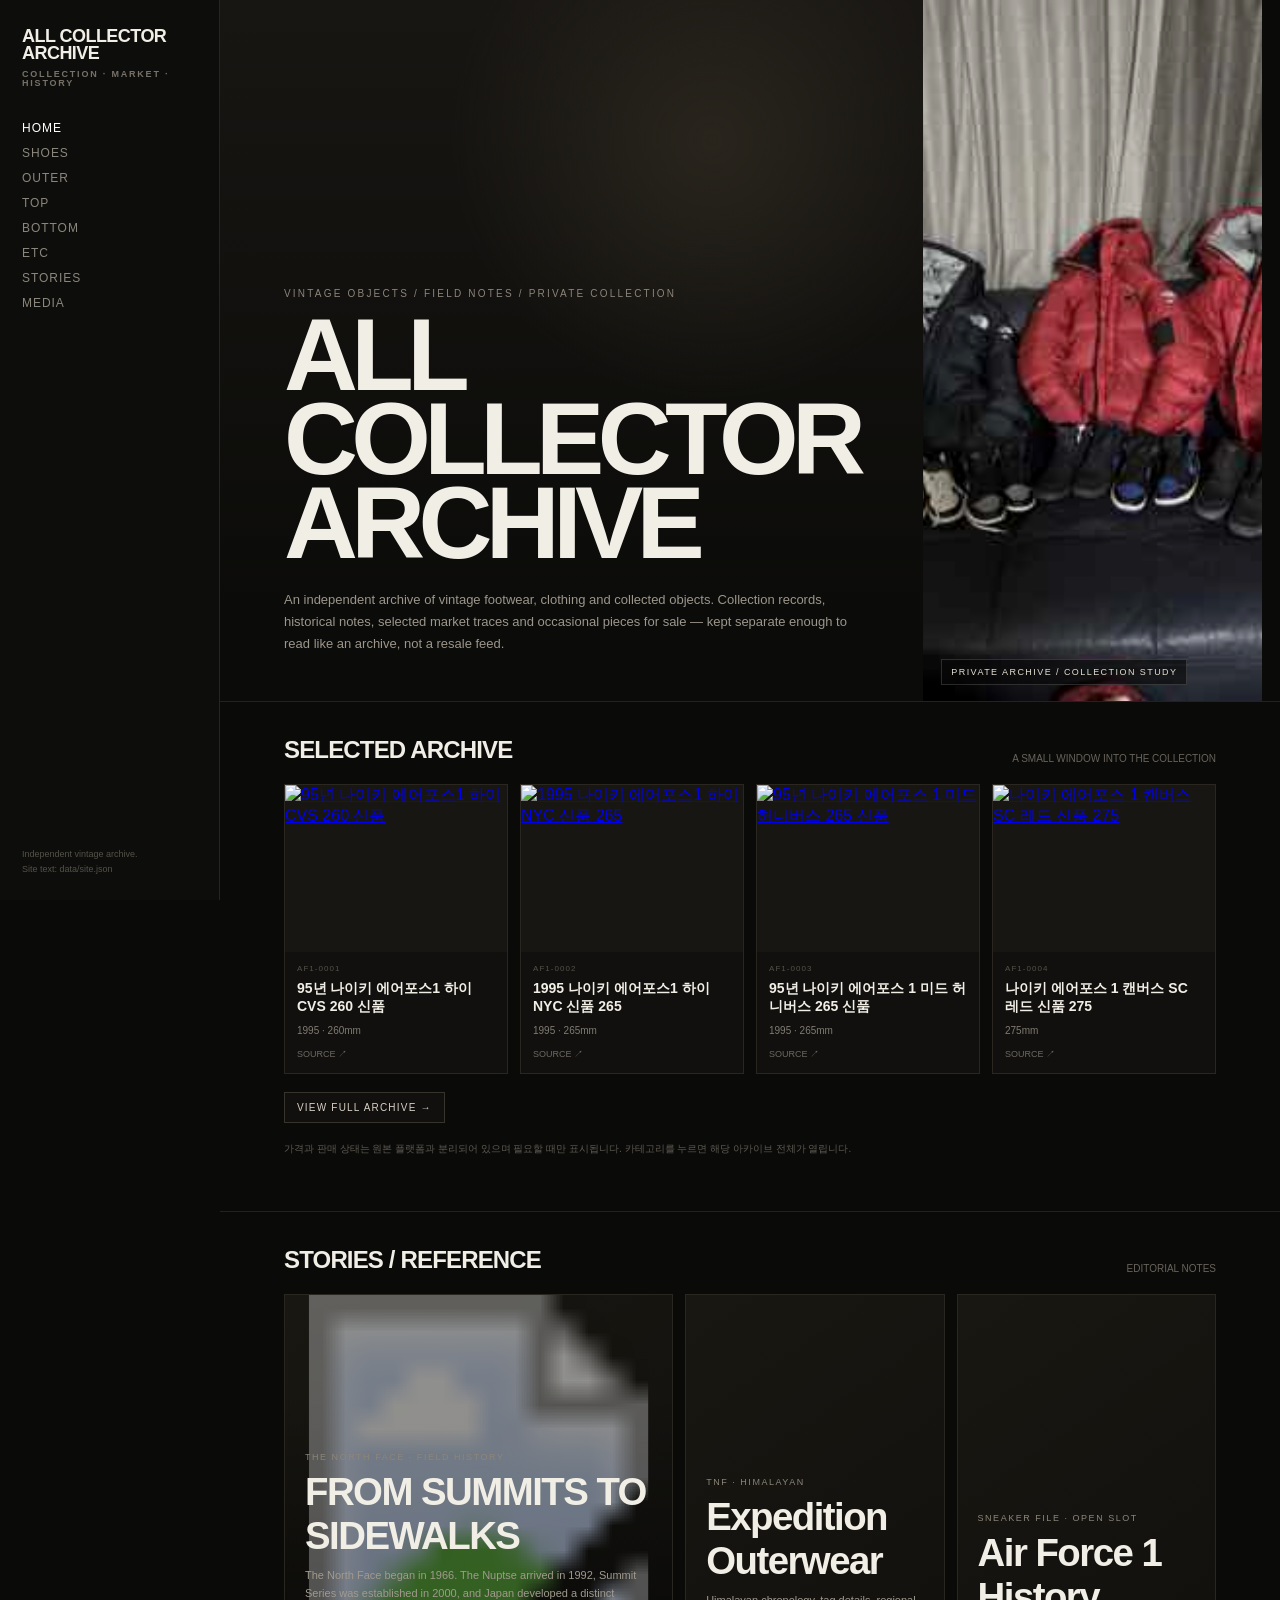
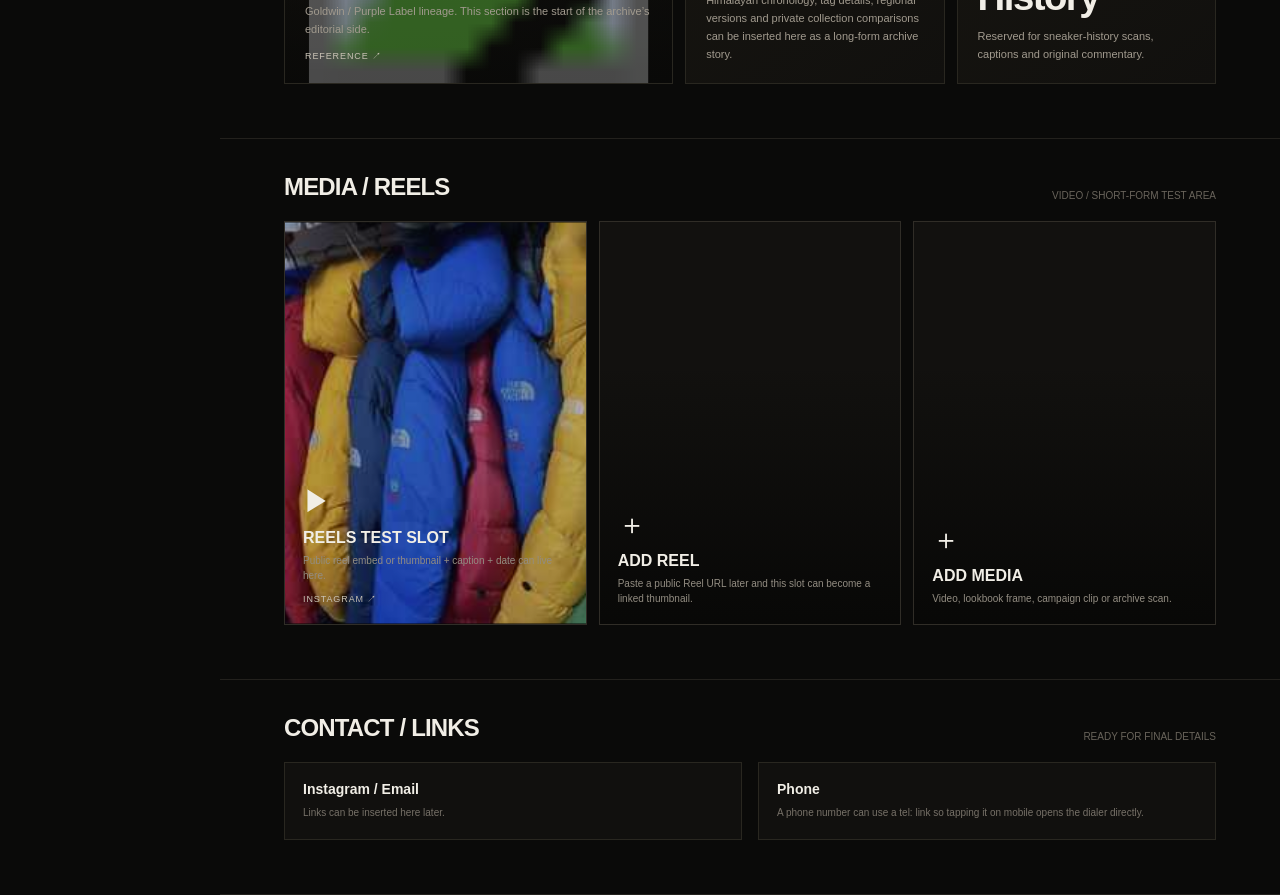
==== index.html @ e18e3bf1 "Make site title editable and rename archive" ====
<!doctype html>
<html lang="ko">
<head>
<meta charset="utf-8">
<meta name="viewport" content="width=device-width,initial-scale=1">
<title>ALL COLLECTOR ARCHIVE</title>
<style>
*{box-sizing:border-box}html{background:#0a0a09}body{margin:0;color:#f1eee6;background:#0a0a09;font-family:Arial,Helvetica,sans-serif}.shell{display:grid;grid-template-columns:220px 1fr;min-height:100vh}.side{position:sticky;top:0;height:100vh;padding:28px 22px;border-right:1px solid #27251f;background:#0d0d0b}.brand{font-size:18px;font-weight:800;line-height:.95;letter-spacing:-.03em;margin-bottom:34px}.brand small{display:block;font-size:9px;letter-spacing:.2em;color:#777268;margin-top:8px}.nav{display:flex;flex-direction:column;gap:11px}.nav button{appearance:none;border:0;background:none;color:#8c877d;text-align:left;padding:0;font-size:12px;letter-spacing:.08em;cursor:pointer}.nav button:hover,.nav button.active{color:#fff}.side-foot{position:absolute;bottom:24px;left:22px;font-size:9px;color:#555149;line-height:1.6}.main{min-width:0}.hero{min-height:78vh;display:grid;grid-template-columns:1.05fr .95fr;border-bottom:1px solid #24221d}.hero-copy{padding:52px 5vw 46px;display:flex;flex-direction:column;justify-content:flex-end;background:radial-gradient(circle at 70% 20%,#29251d 0,transparent 35%),linear-gradient(180deg,#181613,#0b0b09 88%)}.kicker{font-size:10px;letter-spacing:.22em;color:#8b8579;margin-bottom:14px}.hero h1{font-size:clamp(54px,8vw,118px);line-height:.82;letter-spacing:-.065em;margin:0;max-width:980px}.hero p{max-width:650px;color:#9c968b;font-size:13px;line-height:1.7;margin:24px 0 0}.hero-image{position:relative;min-height:520px;background:#171511;overflow:hidden}.hero-image img{width:100%;height:100%;object-fit:cover;display:block;filter:saturate(.82) contrast(1.04)}.hero-image:after{content:"PRIVATE ARCHIVE / COLLECTION STUDY";position:absolute;left:18px;bottom:16px;font-size:9px;letter-spacing:.16em;color:#e4dfd2;background:rgba(8,8,7,.62);padding:7px 9px;border:1px solid rgba(255,255,255,.15)}.section{padding:34px 5vw 54px;border-bottom:1px solid #23211d}.section-head{display:flex;justify-content:space-between;gap:20px;align-items:end;margin-bottom:20px}.section-head h2{font-size:24px;margin:0;letter-spacing:-.035em}.section-head p{font-size:10px;color:#69645b;margin:0}.grid{display:grid;grid-template-columns:repeat(4,minmax(0,1fr));gap:12px}.card{background:#11100e;border:1px solid #292720;overflow:hidden}.visual{aspect-ratio:4/3;background:#181612;display:block;position:relative;overflow:hidden}.visual img{width:100%;height:100%;object-fit:cover;display:block;transition:transform .25s ease}.card:hover .visual img{transform:scale(1.018)}.noimg{display:flex;align-items:center;justify-content:center;height:100%;font-size:10px;letter-spacing:.14em;color:#4f4b43}.badge{position:absolute;left:9px;top:9px;padding:5px 7px;background:rgba(10,10,9,.82);border:1px solid #454137;font-size:8px;letter-spacing:.1em}.body{padding:12px}.id{font-size:8px;letter-spacing:.13em;color:#555149;margin-bottom:6px}.title{font-size:14px;font-weight:700;line-height:1.35}.meta{font-size:10px;color:#817c72;line-height:1.5;margin-top:7px}.price{font-size:12px;margin-top:8px}.source{font-size:9px;margin-top:10px}.source a{color:#6e6960;text-decoration:none}.viewall{display:inline-block;margin-top:18px;border:1px solid #37342d;padding:9px 12px;font-size:10px;letter-spacing:.12em;color:#d7d1c5;text-decoration:none;background:#11100e;cursor:pointer}.stories{display:grid;grid-template-columns:1.2fr .8fr .8fr;gap:12px}.story{min-height:250px;padding:20px;border:1px solid #292720;background:linear-gradient(145deg,#191711,#11100e);display:flex;flex-direction:column;justify-content:flex-end;position:relative;overflow:hidden}.story.big{min-height:390px}.story.big img{position:absolute;inset:0;width:100%;height:100%;object-fit:cover;opacity:.52}.story.big:after{content:"";position:absolute;inset:0;background:linear-gradient(180deg,transparent 25%,rgba(8,8,7,.88) 100%)}.story>*{position:relative;z-index:2}.story .eyebrow{font-size:9px;letter-spacing:.17em;color:#8c867a}.story h3{font-size:clamp(22px,3vw,42px);letter-spacing:-.04em;margin:8px 0}.story p{font-size:11px;line-height:1.65;color:#a19a8e;margin:0}.story a{color:#c9c2b5;text-decoration:none;font-size:9px;letter-spacing:.1em;margin-top:12px}.media-strip{display:grid;grid-template-columns:repeat(3,1fr);gap:12px}.media-card{aspect-ratio:9/12;border:1px solid #302d27;background:#12110f;display:flex;flex-direction:column;justify-content:flex-end;padding:18px;position:relative;overflow:hidden}.media-card img{position:absolute;inset:0;width:100%;height:100%;object-fit:cover;opacity:.7}.media-card:after{content:"";position:absolute;inset:0;background:linear-gradient(180deg,transparent 35%,rgba(7,7,6,.92) 100%)}.media-card>*{position:relative;z-index:2}.media-card .play{font-size:28px;margin-bottom:8px}.media-card h3{font-size:16px;margin:0 0 6px}.media-card p{font-size:10px;line-height:1.5;color:#938d82;margin:0}.media-card a{color:#c9c2b5;text-decoration:none;font-size:9px;letter-spacing:.1em;margin-top:10px}.contact{display:grid;grid-template-columns:1fr 1fr;gap:16px}.contactbox{border:1px solid #292720;background:#11100e;padding:18px}.contactbox h3{margin:0 0 8px;font-size:14px}.contactbox p{margin:0;color:#777168;font-size:10px;line-height:1.6}.note{font-size:10px;color:#5f5a52;line-height:1.6;margin-top:18px}.hidden{display:none!important}@media(max-width:1050px){.hero{grid-template-columns:1fr}.hero-image{min-height:420px}.grid{grid-template-columns:repeat(3,1fr)}.stories{grid-template-columns:1fr 1fr}.story.big{grid-column:1/-1}}@media(max-width:760px){.shell{display:block}.side{position:sticky;z-index:5;top:0;width:100%;height:auto;padding:14px 14px 12px;border-right:0;border-bottom:1px solid #26241f}.brand{margin:0 0 10px;font-size:15px}.brand small,.side-foot{display:none}.nav{flex-direction:row;gap:14px;overflow:auto;white-space:nowrap;padding-bottom:2px}.hero{min-height:auto}.hero-copy{min-height:46vh;padding:32px 14px}.hero-image{min-height:330px}.section{padding:28px 14px 42px}.grid{grid-template-columns:repeat(2,1fr);gap:8px}.stories{grid-template-columns:1fr}.story.big{grid-column:auto}.media-strip{grid-template-columns:repeat(2,1fr)}.contact{grid-template-columns:1fr}}
</style>
</head>
<body>
<div class="shell">
<aside class="side">
  <div class="brand" id="brand">ALL COLLECTOR<br>ARCHIVE<small>COLLECTION · MARKET · HISTORY</small></div>
  <nav class="nav">
    <button class="active" data-home="1">HOME</button>
    <button data-filter="shoes">SHOES</button>
    <button data-filter="outer">OUTER</button>
    <button data-filter="top">TOP</button>
    <button data-filter="bottom">BOTTOM</button>
    <button data-filter="etc">ETC</button>
    <button data-jump="stories">STORIES</button>
    <button data-jump="media">MEDIA</button>
  </nav>
  <div class="side-foot">Independent vintage archive.<br>Site text: data/site.json</div>
</aside>
<main class="main">
  <section class="hero" id="home">
    <div class="hero-copy">
      <div class="kicker" id="heroKicker">VINTAGE OBJECTS / FIELD NOTES / PRIVATE COLLECTION</div>
      <h1 id="heroTitle">ALL COLLECTOR<br>ARCHIVE</h1>
      <p id="heroDescription">An independent archive of vintage footwear, clothing and collected objects. Collection records, historical notes, selected market traces and occasional pieces for sale.</p>
    </div>
    <div class="hero-image"><img src="assets/tnf-sofa.svg" alt="Private vintage archive collection"></div>
  </section>

  <section class="section" id="archive">
    <div class="section-head"><h2 id="archiveTitle">SELECTED ARCHIVE</h2><p id="archiveSub">A SMALL WINDOW INTO THE COLLECTION</p></div>
    <div class="grid" id="grid"></div>
    <button class="viewall" id="viewAll">VIEW FULL ARCHIVE →</button>
    <div class="note">가격과 판매 상태는 원본 플랫폼과 분리되어 있으며 필요할 때만 표시됩니다. 카테고리를 누르면 해당 아카이브 전체가 열립니다.</div>
  </section>

  <section class="section" id="stories">
    <div class="section-head"><h2 id="storiesTitle">STORIES / REFERENCE</h2><p>EDITORIAL NOTES</p></div>
    <div class="stories">
      <article class="story big"><img src="assets/heddels-himalayan.svg" alt="The North Face Himalayan reference"><div class="eyebrow">THE NORTH FACE · FIELD HISTORY</div><h3>FROM SUMMITS TO SIDEWALKS</h3><p>The North Face began in 1966. The Nuptse arrived in 1992, Summit Series was established in 2000, and Japan developed a distinct Goldwin / Purple Label lineage. This section is the start of the archive’s editorial side.</p><a href="https://www.heddels.com/2019/03/north-face-summits-sidewalks/" target="_blank" rel="noopener">REFERENCE ↗</a></article>
      <article class="story"><div class="eyebrow">TNF · HIMALAYAN</div><h3>Expedition Outerwear</h3><p>Himalayan chronology, tag details, regional versions and private collection comparisons can be inserted here as a long-form archive story.</p></article>
      <article class="story"><div class="eyebrow">SNEAKER FILE · OPEN SLOT</div><h3>Air Force 1 History</h3><p>Reserved for sneaker-history scans, captions and original commentary.</p></article>
    </div>
  </section>

  <section class="section" id="media">
    <div class="section-head"><h2 id="mediaTitle">MEDIA / REELS</h2><p>VIDEO / SHORT-FORM TEST AREA</p></div>
    <div class="media-strip">
      <article class="media-card"><img src="assets/tnf-hanger.svg" alt="archive media test"><div class="play">▶</div><h3>REELS TEST SLOT</h3><p>Public reel embed or thumbnail + caption + date can live here.</p><a id="instagramLink" href="https://www.instagram.com/bnr34_korea/" target="_blank" rel="noopener">INSTAGRAM ↗</a></article>
      <article class="media-card"><div class="play">＋</div><h3>ADD REEL</h3><p>Paste a public Reel URL later and this slot can become a linked thumbnail.</p></article>
      <article class="media-card"><div class="play">＋</div><h3>ADD MEDIA</h3><p>Video, lookbook frame, campaign clip or archive scan.</p></article>
    </div>
  </section>

  <section class="section" id="contact">
    <div class="section-head"><h2 id="contactTitle">CONTACT / LINKS</h2><p>READY FOR FINAL DETAILS</p></div>
    <div class="contact"><div class="contactbox"><h3>Instagram / Email</h3><p>Links can be inserted here later.</p></div><div class="contactbox"><h3>Phone</h3><p>A phone number can use a tel: link so tapping it on mobile opens the dialer directly.</p></div></div>
  </section>
</main>
</div>
<script>
const fmt=n=>n?new Intl.NumberFormat('ko-KR').format(n)+'원':'';
const statusLabel={for_sale:'FOR SALE',reserved:'RESERVED',sold:'SOLD',archive:'ARCHIVE'};
let items=[];let current='home';let site={};
function esc(s){return String(s??'').replace(/[&<>"']/g,c=>({'&':'&amp;','<':'&lt;','>':'&gt;','"':'&quot;',"'":'&#39;'}[c]))}
function applySite(){
  document.title=site.site_title||'ALL COLLECTOR ARCHIVE';
  const b1=site.brand_line1||'ALL COLLECTOR',b2=site.brand_line2||'ARCHIVE',bs=site.brand_subtitle||'COLLECTION · MARKET · HISTORY';
  document.getElementById('brand').innerHTML=`${esc(b1)}<br>${esc(b2)}<small>${esc(bs)}</small>`;
  document.getElementById('heroKicker').textContent=site.hero_kicker||'VINTAGE OBJECTS / FIELD NOTES / PRIVATE COLLECTION';
  document.getElementById('heroTitle').innerHTML=`${esc(site.hero_title_line1||b1)}<br>${esc(site.hero_title_line2||b2)}`;
  document.getElementById('heroDescription').textContent=site.hero_description||'';
  document.getElementById('storiesTitle').textContent=site.stories_title||'STORIES / REFERENCE';
  document.getElementById('mediaTitle').textContent=site.media_title||'MEDIA / REELS';
  document.getElementById('contactTitle').textContent=site.contact_title||'CONTACT / LINKS';
  if(site.instagram_url)document.getElementById('instagramLink').href=site.instagram_url;
}
async function load(){
  try{const [sr,cr]=await Promise.all([fetch('data/site.json',{cache:'no-store'}),fetch('data/catalog.json',{cache:'no-store'})]);site=await sr.json();const d=await cr.json();items=d.items||[];applySite();renderHome()}
  catch(e){document.getElementById('grid').innerHTML='<div class="note">Catalog could not be loaded.</div>'}
}
function cardHTML(x){const badge=x.status?`<span class="badge">${statusLabel[x.status]||String(x.status).toUpperCase()}</span>`:'';const img=x.image?`<img src="${x.image}" alt="${esc(x.title)}" loading="lazy">`:`<div class="noimg">ADD PHOTO</div>`;const meta=[x.year,x.size?x.size+(String(x.size).match(/^\d+$/)?'mm':''):''].filter(Boolean).join(' · ');const price=(x.show_price&&x.price_krw)?`<div class="price">${fmt(x.price_krw)}</div>`:'';const source=x.source_url?`<div class="source"><a href="${x.source_url}" target="_blank" rel="noopener">SOURCE ↗</a></div>`:'';return `<a class="visual" href="${x.source_url||'#'}" target="_blank" rel="noopener">${img}${badge}</a><div class="body"><div class="id">${esc(x.id)}</div><div class="title">${esc(x.title)}</div><div class="meta">${esc(meta)}</div>${price}${source}</div>`}
function renderList(list){const g=document.getElementById('grid');g.innerHTML='';list.forEach(x=>{const a=document.createElement('article');a.className='card';a.innerHTML=cardHTML(x);g.appendChild(a)})}
function renderHome(){current='home';document.getElementById('archiveTitle').textContent=site.archive_title||'SELECTED ARCHIVE';document.getElementById('archiveSub').textContent=site.archive_subtitle||'A SMALL WINDOW INTO THE COLLECTION';renderList(items.filter(x=>x.source!=='fruitsfamily').slice(0,4));document.getElementById('viewAll').classList.remove('hidden')}
function renderCategory(filter){current=filter;document.getElementById('archiveTitle').textContent=filter.toUpperCase();document.getElementById('archiveSub').textContent='ARCHIVE INDEX';renderList(items.filter(x=>x.category===filter));document.getElementById('viewAll').classList.add('hidden');document.getElementById('archive').scrollIntoView({behavior:'smooth'})}
document.querySelectorAll('[data-filter]').forEach(b=>b.onclick=()=>{document.querySelectorAll('.nav button').forEach(x=>x.classList.remove('active'));b.classList.add('active');renderCategory(b.dataset.filter)});
document.querySelector('[data-home]').onclick=()=>{document.querySelectorAll('.nav button').forEach(x=>x.classList.remove('active'));document.querySelector('[data-home]').classList.add('active');renderHome();document.getElementById('home').scrollIntoView({behavior:'smooth'})};
document.querySelectorAll('[data-jump]').forEach(b=>b.onclick=()=>document.getElementById(b.dataset.jump).scrollIntoView({behavior:'smooth'}));
document.getElementById('viewAll').onclick=()=>{document.getElementById('archiveTitle').textContent='FULL ARCHIVE';document.getElementById('archiveSub').textContent='ALL CURRENT RECORDS';renderList(items);document.getElementById('viewAll').classList.add('hidden')};
load();
</script>
</body>
</html>
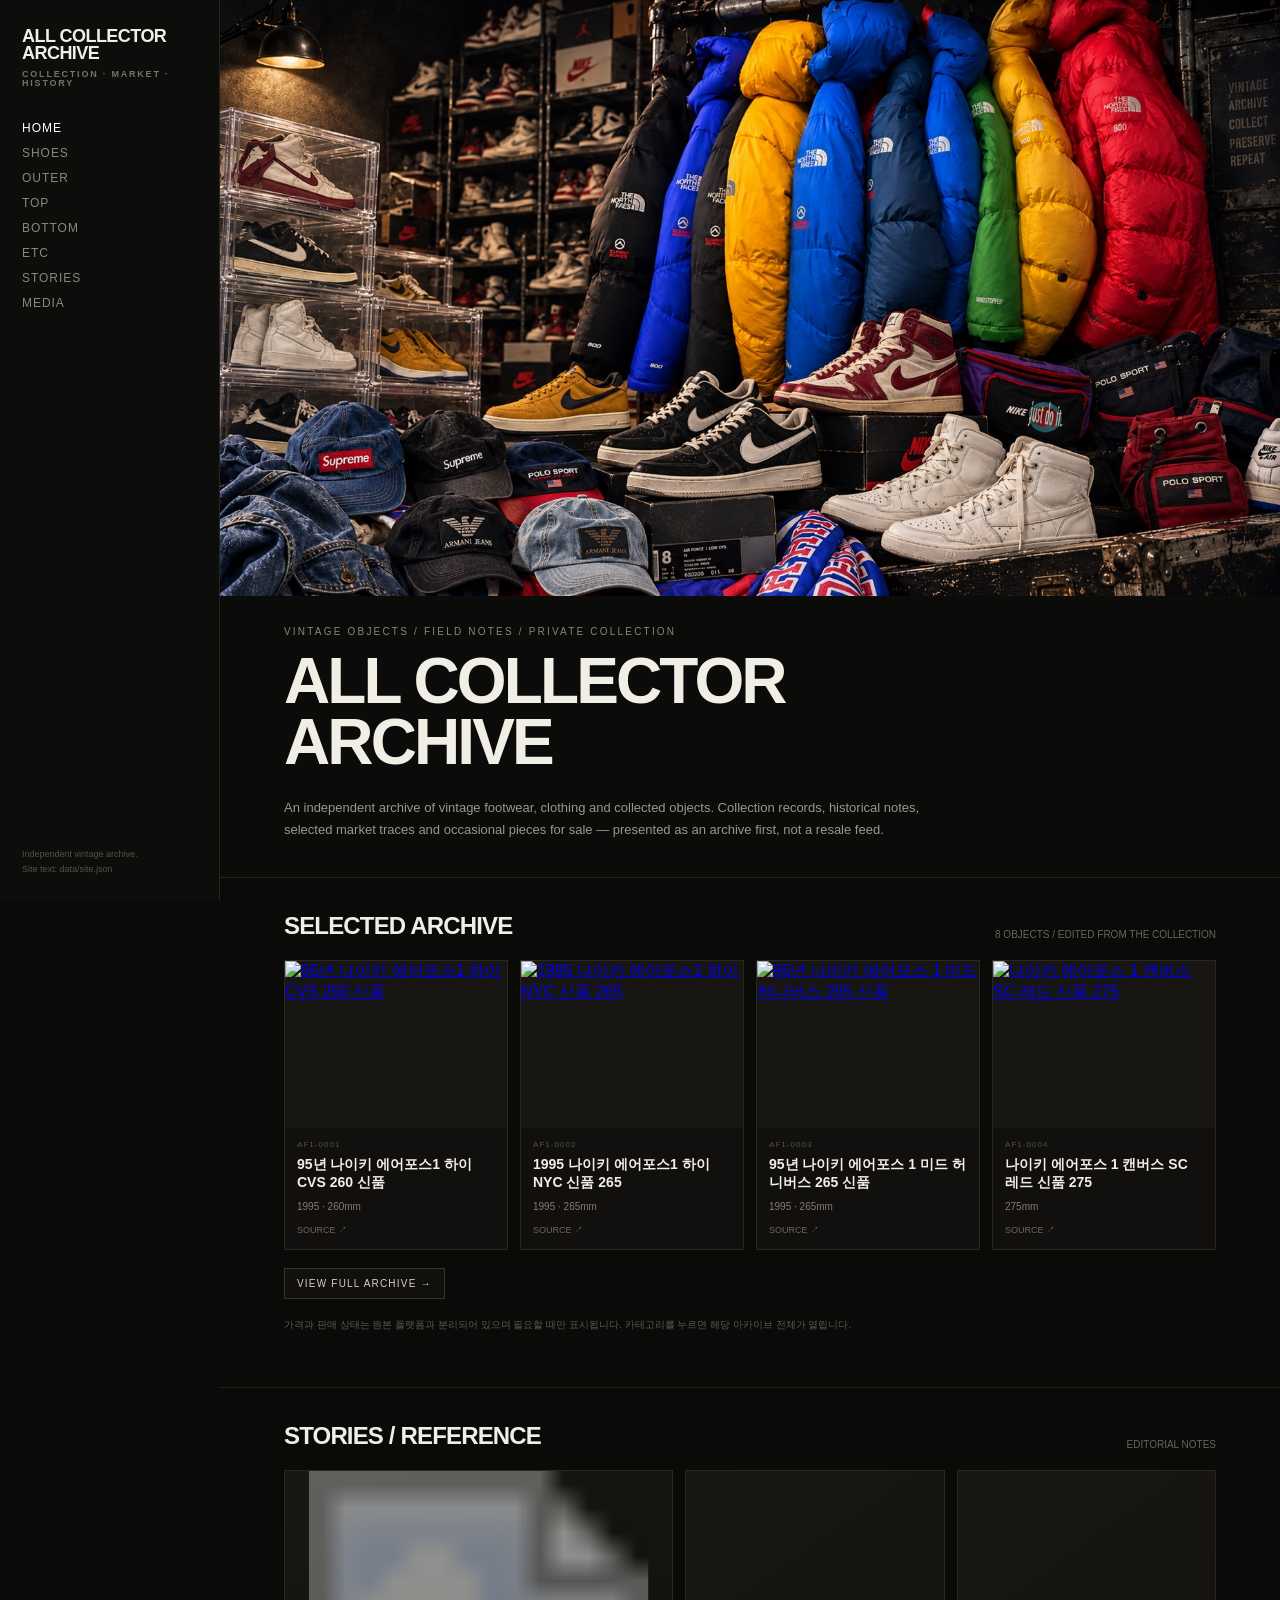
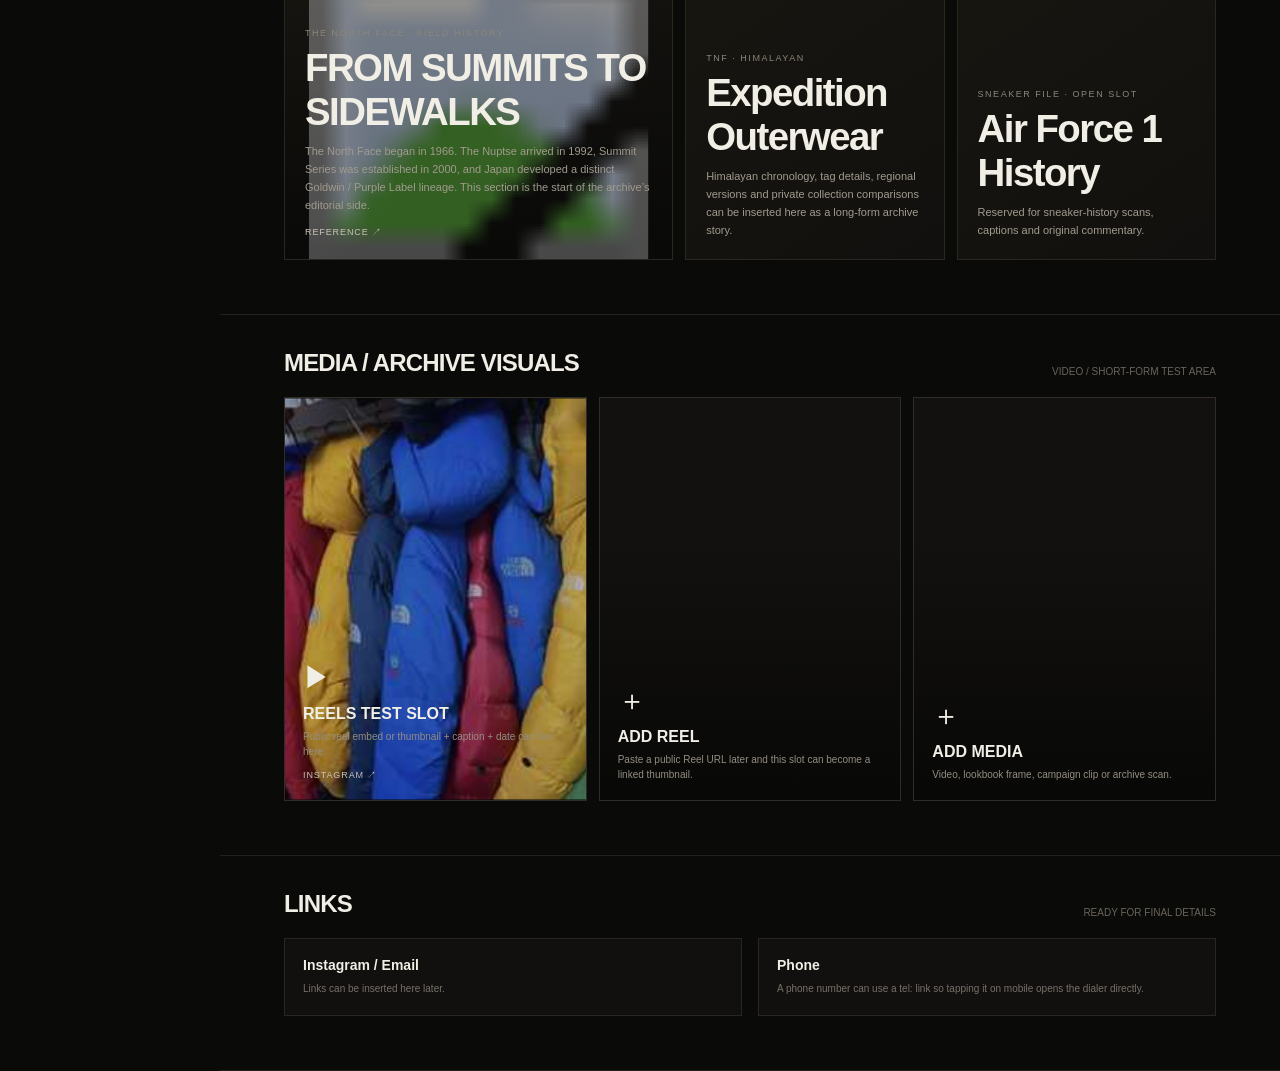
==== commit 1b80caf7: "Use selected archive room cover with uncropped responsive layout" ====
--- a/index.html
+++ b/index.html
@@ -5,7 +5,7 @@
 <meta name="viewport" content="width=device-width,initial-scale=1">
 <title>ALL COLLECTOR ARCHIVE</title>
 <style>
-*{box-sizing:border-box}html{background:#0a0a09}body{margin:0;color:#f1eee6;background:#0a0a09;font-family:Arial,Helvetica,sans-serif}.shell{display:grid;grid-template-columns:220px 1fr;min-height:100vh}.side{position:sticky;top:0;height:100vh;padding:28px 22px;border-right:1px solid #27251f;background:#0d0d0b}.brand{font-size:18px;font-weight:800;line-height:.95;letter-spacing:-.03em;margin-bottom:34px}.brand small{display:block;font-size:9px;letter-spacing:.2em;color:#777268;margin-top:8px}.nav{display:flex;flex-direction:column;gap:11px}.nav button{appearance:none;border:0;background:none;color:#8c877d;text-align:left;padding:0;font-size:12px;letter-spacing:.08em;cursor:pointer}.nav button:hover,.nav button.active{color:#fff}.side-foot{position:absolute;bottom:24px;left:22px;font-size:9px;color:#555149;line-height:1.6}.main{min-width:0}.hero{min-height:78vh;display:grid;grid-template-columns:1.05fr .95fr;border-bottom:1px solid #24221d}.hero-copy{padding:52px 5vw 46px;display:flex;flex-direction:column;justify-content:flex-end;background:radial-gradient(circle at 70% 20%,#29251d 0,transparent 35%),linear-gradient(180deg,#181613,#0b0b09 88%)}.kicker{font-size:10px;letter-spacing:.22em;color:#8b8579;margin-bottom:14px}.hero h1{font-size:clamp(54px,8vw,118px);line-height:.82;letter-spacing:-.065em;margin:0;max-width:980px}.hero p{max-width:650px;color:#9c968b;font-size:13px;line-height:1.7;margin:24px 0 0}.hero-image{position:relative;min-height:520px;background:#171511;overflow:hidden}.hero-image img{width:100%;height:100%;object-fit:cover;display:block;filter:saturate(.82) contrast(1.04)}.hero-image:after{content:"PRIVATE ARCHIVE / COLLECTION STUDY";position:absolute;left:18px;bottom:16px;font-size:9px;letter-spacing:.16em;color:#e4dfd2;background:rgba(8,8,7,.62);padding:7px 9px;border:1px solid rgba(255,255,255,.15)}.section{padding:34px 5vw 54px;border-bottom:1px solid #23211d}.section-head{display:flex;justify-content:space-between;gap:20px;align-items:end;margin-bottom:20px}.section-head h2{font-size:24px;margin:0;letter-spacing:-.035em}.section-head p{font-size:10px;color:#69645b;margin:0}.grid{display:grid;grid-template-columns:repeat(4,minmax(0,1fr));gap:12px}.card{background:#11100e;border:1px solid #292720;overflow:hidden}.visual{aspect-ratio:4/3;background:#181612;display:block;position:relative;overflow:hidden}.visual img{width:100%;height:100%;object-fit:cover;display:block;transition:transform .25s ease}.card:hover .visual img{transform:scale(1.018)}.noimg{display:flex;align-items:center;justify-content:center;height:100%;font-size:10px;letter-spacing:.14em;color:#4f4b43}.badge{position:absolute;left:9px;top:9px;padding:5px 7px;background:rgba(10,10,9,.82);border:1px solid #454137;font-size:8px;letter-spacing:.1em}.body{padding:12px}.id{font-size:8px;letter-spacing:.13em;color:#555149;margin-bottom:6px}.title{font-size:14px;font-weight:700;line-height:1.35}.meta{font-size:10px;color:#817c72;line-height:1.5;margin-top:7px}.price{font-size:12px;margin-top:8px}.source{font-size:9px;margin-top:10px}.source a{color:#6e6960;text-decoration:none}.viewall{display:inline-block;margin-top:18px;border:1px solid #37342d;padding:9px 12px;font-size:10px;letter-spacing:.12em;color:#d7d1c5;text-decoration:none;background:#11100e;cursor:pointer}.stories{display:grid;grid-template-columns:1.2fr .8fr .8fr;gap:12px}.story{min-height:250px;padding:20px;border:1px solid #292720;background:linear-gradient(145deg,#191711,#11100e);display:flex;flex-direction:column;justify-content:flex-end;position:relative;overflow:hidden}.story.big{min-height:390px}.story.big img{position:absolute;inset:0;width:100%;height:100%;object-fit:cover;opacity:.52}.story.big:after{content:"";position:absolute;inset:0;background:linear-gradient(180deg,transparent 25%,rgba(8,8,7,.88) 100%)}.story>*{position:relative;z-index:2}.story .eyebrow{font-size:9px;letter-spacing:.17em;color:#8c867a}.story h3{font-size:clamp(22px,3vw,42px);letter-spacing:-.04em;margin:8px 0}.story p{font-size:11px;line-height:1.65;color:#a19a8e;margin:0}.story a{color:#c9c2b5;text-decoration:none;font-size:9px;letter-spacing:.1em;margin-top:12px}.media-strip{display:grid;grid-template-columns:repeat(3,1fr);gap:12px}.media-card{aspect-ratio:9/12;border:1px solid #302d27;background:#12110f;display:flex;flex-direction:column;justify-content:flex-end;padding:18px;position:relative;overflow:hidden}.media-card img{position:absolute;inset:0;width:100%;height:100%;object-fit:cover;opacity:.7}.media-card:after{content:"";position:absolute;inset:0;background:linear-gradient(180deg,transparent 35%,rgba(7,7,6,.92) 100%)}.media-card>*{position:relative;z-index:2}.media-card .play{font-size:28px;margin-bottom:8px}.media-card h3{font-size:16px;margin:0 0 6px}.media-card p{font-size:10px;line-height:1.5;color:#938d82;margin:0}.media-card a{color:#c9c2b5;text-decoration:none;font-size:9px;letter-spacing:.1em;margin-top:10px}.contact{display:grid;grid-template-columns:1fr 1fr;gap:16px}.contactbox{border:1px solid #292720;background:#11100e;padding:18px}.contactbox h3{margin:0 0 8px;font-size:14px}.contactbox p{margin:0;color:#777168;font-size:10px;line-height:1.6}.note{font-size:10px;color:#5f5a52;line-height:1.6;margin-top:18px}.hidden{display:none!important}@media(max-width:1050px){.hero{grid-template-columns:1fr}.hero-image{min-height:420px}.grid{grid-template-columns:repeat(3,1fr)}.stories{grid-template-columns:1fr 1fr}.story.big{grid-column:1/-1}}@media(max-width:760px){.shell{display:block}.side{position:sticky;z-index:5;top:0;width:100%;height:auto;padding:14px 14px 12px;border-right:0;border-bottom:1px solid #26241f}.brand{margin:0 0 10px;font-size:15px}.brand small,.side-foot{display:none}.nav{flex-direction:row;gap:14px;overflow:auto;white-space:nowrap;padding-bottom:2px}.hero{min-height:auto}.hero-copy{min-height:46vh;padding:32px 14px}.hero-image{min-height:330px}.section{padding:28px 14px 42px}.grid{grid-template-columns:repeat(2,1fr);gap:8px}.stories{grid-template-columns:1fr}.story.big{grid-column:auto}.media-strip{grid-template-columns:repeat(2,1fr)}.contact{grid-template-columns:1fr}}
+*{box-sizing:border-box}html{background:#0a0a09}body{margin:0;color:#f1eee6;background:#0a0a09;font-family:Arial,Helvetica,sans-serif}.shell{display:grid;grid-template-columns:220px 1fr;min-height:100vh}.side{position:sticky;top:0;height:100vh;padding:28px 22px;border-right:1px solid #27251f;background:#0d0d0b}.brand{font-size:18px;font-weight:800;line-height:.95;letter-spacing:-.03em;margin-bottom:34px}.brand small{display:block;font-size:9px;letter-spacing:.2em;color:#777268;margin-top:8px}.nav{display:flex;flex-direction:column;gap:11px}.nav button{appearance:none;border:0;background:none;color:#8c877d;text-align:left;padding:0;font-size:12px;letter-spacing:.08em;cursor:pointer}.nav button:hover,.nav button.active{color:#fff}.side-foot{position:absolute;bottom:24px;left:22px;font-size:9px;color:#555149;line-height:1.6}.main{min-width:0}.hero{display:flex;flex-direction:column;border-bottom:1px solid #24221d}.hero-copy{order:2;padding:30px 5vw 36px;background:#0b0b09}.kicker{font-size:10px;letter-spacing:.22em;color:#8b8579;margin-bottom:14px}.hero h1{font-size:clamp(36px,5vw,72px);line-height:.95;letter-spacing:-.045em;margin:0;max-width:980px}.hero p{max-width:650px;color:#9c968b;font-size:13px;line-height:1.7;margin:24px 0 0}.hero-image{order:1;position:relative;aspect-ratio:16/9;background:#0a0a09;overflow:hidden}.hero-image img{width:100%;height:100%;object-fit:contain;display:block}.section{padding:34px 5vw 54px;border-bottom:1px solid #23211d}.section-head{display:flex;justify-content:space-between;gap:20px;align-items:end;margin-bottom:20px}.section-head h2{font-size:24px;margin:0;letter-spacing:-.035em}.section-head p{font-size:10px;color:#69645b;margin:0}.grid{display:grid;grid-template-columns:repeat(4,minmax(0,1fr));gap:12px}.card{background:#11100e;border:1px solid #292720;overflow:hidden}.visual{aspect-ratio:4/3;background:#181612;display:block;position:relative;overflow:hidden}.visual img{width:100%;height:100%;object-fit:cover;display:block;transition:transform .25s ease}.card:hover .visual img{transform:scale(1.018)}.noimg{display:flex;align-items:center;justify-content:center;height:100%;font-size:10px;letter-spacing:.14em;color:#4f4b43}.badge{position:absolute;left:9px;top:9px;padding:5px 7px;background:rgba(10,10,9,.82);border:1px solid #454137;font-size:8px;letter-spacing:.1em}.body{padding:12px}.id{font-size:8px;letter-spacing:.13em;color:#555149;margin-bottom:6px}.title{font-size:14px;font-weight:700;line-height:1.35}.meta{font-size:10px;color:#817c72;line-height:1.5;margin-top:7px}.price{font-size:12px;margin-top:8px}.source{font-size:9px;margin-top:10px}.source a{color:#6e6960;text-decoration:none}.viewall{display:inline-block;margin-top:18px;border:1px solid #37342d;padding:9px 12px;font-size:10px;letter-spacing:.12em;color:#d7d1c5;text-decoration:none;background:#11100e;cursor:pointer}.stories{display:grid;grid-template-columns:1.2fr .8fr .8fr;gap:12px}.story{min-height:250px;padding:20px;border:1px solid #292720;background:linear-gradient(145deg,#191711,#11100e);display:flex;flex-direction:column;justify-content:flex-end;position:relative;overflow:hidden}.story.big{min-height:390px}.story.big img{position:absolute;inset:0;width:100%;height:100%;object-fit:cover;opacity:.52}.story.big:after{content:"";position:absolute;inset:0;background:linear-gradient(180deg,transparent 25%,rgba(8,8,7,.88) 100%)}.story>*{position:relative;z-index:2}.story .eyebrow{font-size:9px;letter-spacing:.17em;color:#8c867a}.story h3{font-size:clamp(22px,3vw,42px);letter-spacing:-.04em;margin:8px 0}.story p{font-size:11px;line-height:1.65;color:#a19a8e;margin:0}.story a{color:#c9c2b5;text-decoration:none;font-size:9px;letter-spacing:.1em;margin-top:12px}.media-strip{display:grid;grid-template-columns:repeat(3,1fr);gap:12px}.media-card{aspect-ratio:9/12;border:1px solid #302d27;background:#12110f;display:flex;flex-direction:column;justify-content:flex-end;padding:18px;position:relative;overflow:hidden}.media-card img{position:absolute;inset:0;width:100%;height:100%;object-fit:cover;opacity:.7}.media-card:after{content:"";position:absolute;inset:0;background:linear-gradient(180deg,transparent 35%,rgba(7,7,6,.92) 100%)}.media-card>*{position:relative;z-index:2}.media-card .play{font-size:28px;margin-bottom:8px}.media-card h3{font-size:16px;margin:0 0 6px}.media-card p{font-size:10px;line-height:1.5;color:#938d82;margin:0}.media-card a{color:#c9c2b5;text-decoration:none;font-size:9px;letter-spacing:.1em;margin-top:10px}.contact{display:grid;grid-template-columns:1fr 1fr;gap:16px}.contactbox{border:1px solid #292720;background:#11100e;padding:18px}.contactbox h3{margin:0 0 8px;font-size:14px}.contactbox p{margin:0;color:#777168;font-size:10px;line-height:1.6}.note{font-size:10px;color:#5f5a52;line-height:1.6;margin-top:18px}.hidden{display:none!important}@media(max-width:1050px){.hero{grid-template-columns:1fr}.grid{grid-template-columns:repeat(3,1fr)}.stories{grid-template-columns:1fr 1fr}.story.big{grid-column:1/-1}}@media(max-width:760px){.shell{display:block}.side{position:sticky;z-index:5;top:0;width:100%;height:auto;padding:14px 14px 12px;border-right:0;border-bottom:1px solid #26241f}.brand{margin:0 0 10px;font-size:15px}.brand small,.side-foot{display:none}.nav{flex-direction:row;gap:14px;overflow:auto;white-space:nowrap;padding-bottom:2px}.hero{min-height:auto}.hero-copy{padding:24px 14px 28px}.section{padding:28px 14px 42px}.grid{grid-template-columns:repeat(2,1fr);gap:8px}.stories{grid-template-columns:1fr}.story.big{grid-column:auto}.media-strip{grid-template-columns:repeat(2,1fr)}.contact{grid-template-columns:1fr}}
 </style>
 </head>
 <body>
@@ -31,7 +31,7 @@
       <h1 id="heroTitle">ALL COLLECTOR<br>ARCHIVE</h1>
       <p id="heroDescription">An independent archive of vintage footwear, clothing and collected objects. Collection records, historical notes, selected market traces and occasional pieces for sale.</p>
     </div>
-    <div class="hero-image"><img src="assets/tnf-sofa.svg" alt="Private vintage archive collection"></div>
+    <div class="hero-image"><img src="assets/archive-room-cover.jpg" width="1536" height="864" alt="빈티지 패딩, 스니커즈, 모자와 가방이 함께 놓인 아카이브 룸 커버" fetchpriority="high" decoding="async"></div>
   </section>
 
   <section class="section" id="archive">
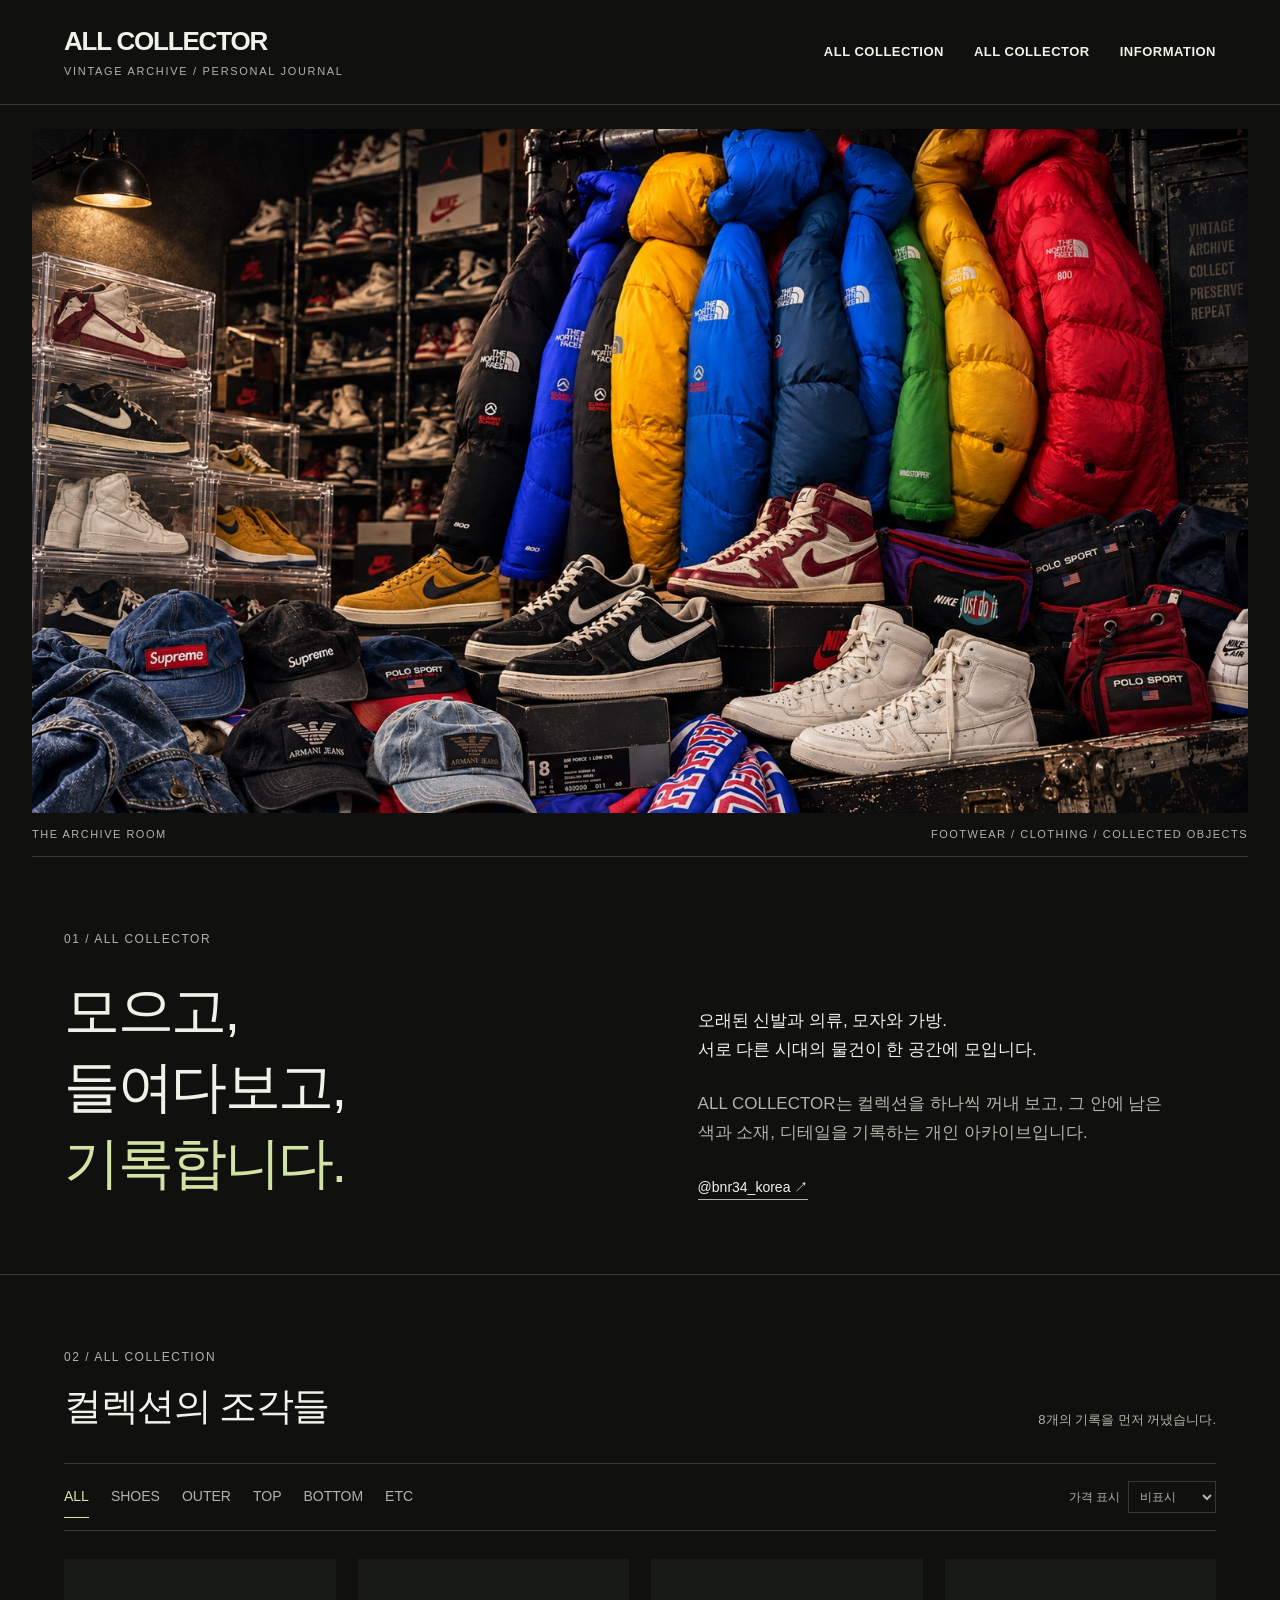
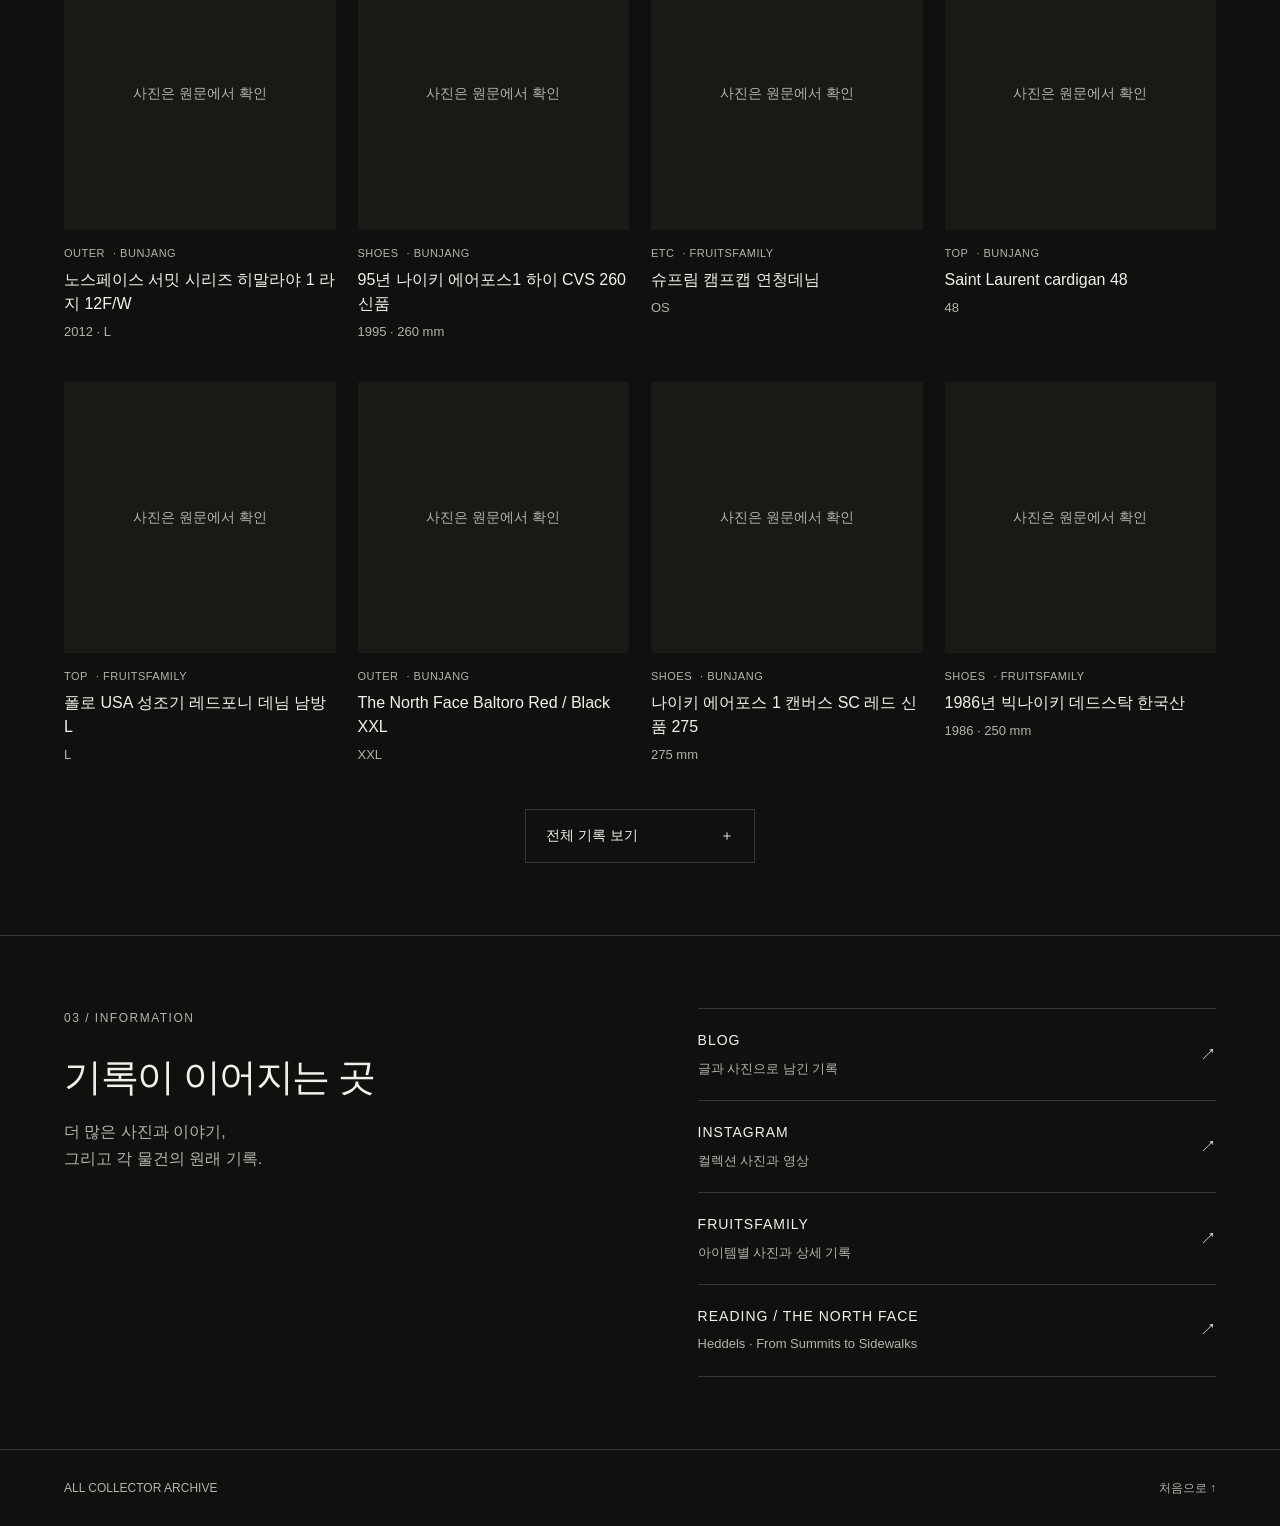
==== commit e9e775e3: "Organize archive as collection, collector introduction and information" ====
--- a/index.html
+++ b/index.html
@@ -3,98 +3,39 @@
 <head>
 <meta charset="utf-8">
 <meta name="viewport" content="width=device-width,initial-scale=1">
+<meta name="description" content="ALL COLLECTOR. 빈티지 신발과 의류, 모자와 가방을 모으고 기록하는 개인 아카이브.">
 <title>ALL COLLECTOR ARCHIVE</title>
-<style>
-*{box-sizing:border-box}html{background:#0a0a09}body{margin:0;color:#f1eee6;background:#0a0a09;font-family:Arial,Helvetica,sans-serif}.shell{display:grid;grid-template-columns:220px 1fr;min-height:100vh}.side{position:sticky;top:0;height:100vh;padding:28px 22px;border-right:1px solid #27251f;background:#0d0d0b}.brand{font-size:18px;font-weight:800;line-height:.95;letter-spacing:-.03em;margin-bottom:34px}.brand small{display:block;font-size:9px;letter-spacing:.2em;color:#777268;margin-top:8px}.nav{display:flex;flex-direction:column;gap:11px}.nav button{appearance:none;border:0;background:none;color:#8c877d;text-align:left;padding:0;font-size:12px;letter-spacing:.08em;cursor:pointer}.nav button:hover,.nav button.active{color:#fff}.side-foot{position:absolute;bottom:24px;left:22px;font-size:9px;color:#555149;line-height:1.6}.main{min-width:0}.hero{display:flex;flex-direction:column;border-bottom:1px solid #24221d}.hero-copy{order:2;padding:30px 5vw 36px;background:#0b0b09}.kicker{font-size:10px;letter-spacing:.22em;color:#8b8579;margin-bottom:14px}.hero h1{font-size:clamp(36px,5vw,72px);line-height:.95;letter-spacing:-.045em;margin:0;max-width:980px}.hero p{max-width:650px;color:#9c968b;font-size:13px;line-height:1.7;margin:24px 0 0}.hero-image{order:1;position:relative;aspect-ratio:16/9;background:#0a0a09;overflow:hidden}.hero-image img{width:100%;height:100%;object-fit:contain;display:block}.section{padding:34px 5vw 54px;border-bottom:1px solid #23211d}.section-head{display:flex;justify-content:space-between;gap:20px;align-items:end;margin-bottom:20px}.section-head h2{font-size:24px;margin:0;letter-spacing:-.035em}.section-head p{font-size:10px;color:#69645b;margin:0}.grid{display:grid;grid-template-columns:repeat(4,minmax(0,1fr));gap:12px}.card{background:#11100e;border:1px solid #292720;overflow:hidden}.visual{aspect-ratio:4/3;background:#181612;display:block;position:relative;overflow:hidden}.visual img{width:100%;height:100%;object-fit:cover;display:block;transition:transform .25s ease}.card:hover .visual img{transform:scale(1.018)}.noimg{display:flex;align-items:center;justify-content:center;height:100%;font-size:10px;letter-spacing:.14em;color:#4f4b43}.badge{position:absolute;left:9px;top:9px;padding:5px 7px;background:rgba(10,10,9,.82);border:1px solid #454137;font-size:8px;letter-spacing:.1em}.body{padding:12px}.id{font-size:8px;letter-spacing:.13em;color:#555149;margin-bottom:6px}.title{font-size:14px;font-weight:700;line-height:1.35}.meta{font-size:10px;color:#817c72;line-height:1.5;margin-top:7px}.price{font-size:12px;margin-top:8px}.source{font-size:9px;margin-top:10px}.source a{color:#6e6960;text-decoration:none}.viewall{display:inline-block;margin-top:18px;border:1px solid #37342d;padding:9px 12px;font-size:10px;letter-spacing:.12em;color:#d7d1c5;text-decoration:none;background:#11100e;cursor:pointer}.stories{display:grid;grid-template-columns:1.2fr .8fr .8fr;gap:12px}.story{min-height:250px;padding:20px;border:1px solid #292720;background:linear-gradient(145deg,#191711,#11100e);display:flex;flex-direction:column;justify-content:flex-end;position:relative;overflow:hidden}.story.big{min-height:390px}.story.big img{position:absolute;inset:0;width:100%;height:100%;object-fit:cover;opacity:.52}.story.big:after{content:"";position:absolute;inset:0;background:linear-gradient(180deg,transparent 25%,rgba(8,8,7,.88) 100%)}.story>*{position:relative;z-index:2}.story .eyebrow{font-size:9px;letter-spacing:.17em;color:#8c867a}.story h3{font-size:clamp(22px,3vw,42px);letter-spacing:-.04em;margin:8px 0}.story p{font-size:11px;line-height:1.65;color:#a19a8e;margin:0}.story a{color:#c9c2b5;text-decoration:none;font-size:9px;letter-spacing:.1em;margin-top:12px}.media-strip{display:grid;grid-template-columns:repeat(3,1fr);gap:12px}.media-card{aspect-ratio:9/12;border:1px solid #302d27;background:#12110f;display:flex;flex-direction:column;justify-content:flex-end;padding:18px;position:relative;overflow:hidden}.media-card img{position:absolute;inset:0;width:100%;height:100%;object-fit:cover;opacity:.7}.media-card:after{content:"";position:absolute;inset:0;background:linear-gradient(180deg,transparent 35%,rgba(7,7,6,.92) 100%)}.media-card>*{position:relative;z-index:2}.media-card .play{font-size:28px;margin-bottom:8px}.media-card h3{font-size:16px;margin:0 0 6px}.media-card p{font-size:10px;line-height:1.5;color:#938d82;margin:0}.media-card a{color:#c9c2b5;text-decoration:none;font-size:9px;letter-spacing:.1em;margin-top:10px}.contact{display:grid;grid-template-columns:1fr 1fr;gap:16px}.contactbox{border:1px solid #292720;background:#11100e;padding:18px}.contactbox h3{margin:0 0 8px;font-size:14px}.contactbox p{margin:0;color:#777168;font-size:10px;line-height:1.6}.note{font-size:10px;color:#5f5a52;line-height:1.6;margin-top:18px}.hidden{display:none!important}@media(max-width:1050px){.hero{grid-template-columns:1fr}.grid{grid-template-columns:repeat(3,1fr)}.stories{grid-template-columns:1fr 1fr}.story.big{grid-column:1/-1}}@media(max-width:760px){.shell{display:block}.side{position:sticky;z-index:5;top:0;width:100%;height:auto;padding:14px 14px 12px;border-right:0;border-bottom:1px solid #26241f}.brand{margin:0 0 10px;font-size:15px}.brand small,.side-foot{display:none}.nav{flex-direction:row;gap:14px;overflow:auto;white-space:nowrap;padding-bottom:2px}.hero{min-height:auto}.hero-copy{padding:24px 14px 28px}.section{padding:28px 14px 42px}.grid{grid-template-columns:repeat(2,1fr);gap:8px}.stories{grid-template-columns:1fr}.story.big{grid-column:auto}.media-strip{grid-template-columns:repeat(2,1fr)}.contact{grid-template-columns:1fr}}
-</style>
+<link rel="stylesheet" href="assets/site.css">
+<script src="assets/site.js" defer></script>
 </head>
 <body>
-<div class="shell">
-<aside class="side">
-  <div class="brand" id="brand">ALL COLLECTOR<br>ARCHIVE<small>COLLECTION · MARKET · HISTORY</small></div>
-  <nav class="nav">
-    <button class="active" data-home="1">HOME</button>
-    <button data-filter="shoes">SHOES</button>
-    <button data-filter="outer">OUTER</button>
-    <button data-filter="top">TOP</button>
-    <button data-filter="bottom">BOTTOM</button>
-    <button data-filter="etc">ETC</button>
-    <button data-jump="stories">STORIES</button>
-    <button data-jump="media">MEDIA</button>
-  </nav>
-  <div class="side-foot">Independent vintage archive.<br>Site text: data/site.json</div>
-</aside>
-<main class="main">
-  <section class="hero" id="home">
-    <div class="hero-copy">
-      <div class="kicker" id="heroKicker">VINTAGE OBJECTS / FIELD NOTES / PRIVATE COLLECTION</div>
-      <h1 id="heroTitle">ALL COLLECTOR<br>ARCHIVE</h1>
-      <p id="heroDescription">An independent archive of vintage footwear, clothing and collected objects. Collection records, historical notes, selected market traces and occasional pieces for sale.</p>
-    </div>
-    <div class="hero-image"><img src="assets/archive-room-cover.jpg" width="1536" height="864" alt="빈티지 패딩, 스니커즈, 모자와 가방이 함께 놓인 아카이브 룸 커버" fetchpriority="high" decoding="async"></div>
-  </section>
-
-  <section class="section" id="archive">
-    <div class="section-head"><h2 id="archiveTitle">SELECTED ARCHIVE</h2><p id="archiveSub">A SMALL WINDOW INTO THE COLLECTION</p></div>
-    <div class="grid" id="grid"></div>
-    <button class="viewall" id="viewAll">VIEW FULL ARCHIVE →</button>
-    <div class="note">가격과 판매 상태는 원본 플랫폼과 분리되어 있으며 필요할 때만 표시됩니다. 카테고리를 누르면 해당 아카이브 전체가 열립니다.</div>
-  </section>
-
-  <section class="section" id="stories">
-    <div class="section-head"><h2 id="storiesTitle">STORIES / REFERENCE</h2><p>EDITORIAL NOTES</p></div>
-    <div class="stories">
-      <article class="story big"><img src="assets/heddels-himalayan.svg" alt="The North Face Himalayan reference"><div class="eyebrow">THE NORTH FACE · FIELD HISTORY</div><h3>FROM SUMMITS TO SIDEWALKS</h3><p>The North Face began in 1966. The Nuptse arrived in 1992, Summit Series was established in 2000, and Japan developed a distinct Goldwin / Purple Label lineage. This section is the start of the archive’s editorial side.</p><a href="https://www.heddels.com/2019/03/north-face-summits-sidewalks/" target="_blank" rel="noopener">REFERENCE ↗</a></article>
-      <article class="story"><div class="eyebrow">TNF · HIMALAYAN</div><h3>Expedition Outerwear</h3><p>Himalayan chronology, tag details, regional versions and private collection comparisons can be inserted here as a long-form archive story.</p></article>
-      <article class="story"><div class="eyebrow">SNEAKER FILE · OPEN SLOT</div><h3>Air Force 1 History</h3><p>Reserved for sneaker-history scans, captions and original commentary.</p></article>
-    </div>
-  </section>
-
-  <section class="section" id="media">
-    <div class="section-head"><h2 id="mediaTitle">MEDIA / REELS</h2><p>VIDEO / SHORT-FORM TEST AREA</p></div>
-    <div class="media-strip">
-      <article class="media-card"><img src="assets/tnf-hanger.svg" alt="archive media test"><div class="play">▶</div><h3>REELS TEST SLOT</h3><p>Public reel embed or thumbnail + caption + date can live here.</p><a id="instagramLink" href="https://www.instagram.com/bnr34_korea/" target="_blank" rel="noopener">INSTAGRAM ↗</a></article>
-      <article class="media-card"><div class="play">＋</div><h3>ADD REEL</h3><p>Paste a public Reel URL later and this slot can become a linked thumbnail.</p></article>
-      <article class="media-card"><div class="play">＋</div><h3>ADD MEDIA</h3><p>Video, lookbook frame, campaign clip or archive scan.</p></article>
-    </div>
-  </section>
-
-  <section class="section" id="contact">
-    <div class="section-head"><h2 id="contactTitle">CONTACT / LINKS</h2><p>READY FOR FINAL DETAILS</p></div>
-    <div class="contact"><div class="contactbox"><h3>Instagram / Email</h3><p>Links can be inserted here later.</p></div><div class="contactbox"><h3>Phone</h3><p>A phone number can use a tel: link so tapping it on mobile opens the dialer directly.</p></div></div>
-  </section>
+<a class="skip" href="#collection">컬렉션으로 바로가기</a>
+<header class="masthead">
+<a class="brand" href="#home" aria-label="ALL COLLECTOR 처음으로">ALL COLLECTOR<span>VINTAGE ARCHIVE / PERSONAL JOURNAL</span></a>
+<nav aria-label="주요 메뉴"><a href="#collection">ALL COLLECTION</a><a href="#collector">ALL COLLECTOR</a><a href="#information">INFORMATION</a></nav>
+</header>
+<main id="home">
+<section class="cover" aria-label="아카이브 커버">
+<img src="assets/archive-room-cover.jpg" width="1536" height="864" alt="컬러별 패딩과 빈티지 스니커즈, 모자, 가방이 함께 놓인 아카이브 룸" fetchpriority="high" decoding="async">
+<div class="cover-line"><span>THE ARCHIVE ROOM</span><span>FOOTWEAR / CLOTHING / COLLECTED OBJECTS</span></div>
+</section>
+<section class="intro section" id="collector">
+<div><p class="eyebrow">01 / ALL COLLECTOR</p><h1>모으고,<br>들여다보고,<br><span>기록합니다.</span></h1></div>
+<div class="intro-copy"><p>오래된 신발과 의류, 모자와 가방.<br>서로 다른 시대의 물건이 한 공간에 모입니다.</p><p>ALL COLLECTOR는 컬렉션을 하나씩 꺼내 보고, 그 안에 남은 색과 소재, 디테일을 기록하는 개인 아카이브입니다.</p><a class="text-link" href="https://www.instagram.com/bnr34_korea/" target="_blank" rel="noopener noreferrer">@bnr34_korea ↗</a></div>
+</section>
+<section class="section collection" id="collection">
+<div class="section-head"><div><p class="eyebrow">02 / ALL COLLECTION</p><h2>컬렉션의 조각들</h2></div><p class="section-note" id="collectionNote">분야별로 꺼내 보는 기록</p></div>
+<div class="collection-tools"><nav class="categories" aria-label="컬렉션 분류"><button type="button" data-category="all" aria-pressed="true">ALL</button><button type="button" data-category="shoes" aria-pressed="false">SHOES</button><button type="button" data-category="outer" aria-pressed="false">OUTER</button><button type="button" data-category="top" aria-pressed="false">TOP</button><button type="button" data-category="bottom" aria-pressed="false">BOTTOM</button><button type="button" data-category="etc" aria-pressed="false">ETC</button></nav><label class="price-control">가격 표시 <select id="priceMode"><option value="hidden">비표시</option><option value="sale">판매 중만</option><option value="all">항상</option></select></label></div>
+<div class="grid" id="grid" aria-live="polite"><p class="empty">컬렉션을 불러오는 중입니다.</p></div>
+<button class="more" type="button" id="viewAll" hidden>전체 기록 보기 <span aria-hidden="true">＋</span></button>
+<noscript><p>컬렉션을 보려면 자바스크립트를 켜 주세요. 아래 원문 링크에서도 기록을 볼 수 있습니다.</p></noscript>
+</section>
+<section class="section information" id="information">
+<div><p class="eyebrow">03 / INFORMATION</p><h2>기록이 이어지는 곳</h2><p class="info-copy">더 많은 사진과 이야기,<br>그리고 각 물건의 원래 기록.</p></div>
+<div class="link-list"><a href="https://m.blog.naver.com/bnr34_jeff" target="_blank" rel="noopener noreferrer"><span><strong>BLOG</strong><small>글과 사진으로 남긴 기록</small></span><span aria-hidden="true">↗</span></a><a href="https://www.instagram.com/bnr34_korea/" target="_blank" rel="noopener noreferrer"><span><strong>INSTAGRAM</strong><small>컬렉션 사진과 영상</small></span><span aria-hidden="true">↗</span></a><a href="https://fruitsfamily.com/seller/m91p/bnr34jeff" target="_blank" rel="noopener noreferrer"><span><strong>FRUITSFAMILY</strong><small>아이템별 사진과 상세 기록</small></span><span aria-hidden="true">↗</span></a><a href="https://www.heddels.com/2019/03/north-face-summits-sidewalks/" target="_blank" rel="noopener noreferrer"><span><strong>READING / THE NORTH FACE</strong><small>Heddels · From Summits to Sidewalks</small></span><span aria-hidden="true">↗</span></a></div>
+</section>
 </main>
-</div>
-<script>
-const fmt=n=>n?new Intl.NumberFormat('ko-KR').format(n)+'원':'';
-const statusLabel={for_sale:'FOR SALE',reserved:'RESERVED',sold:'SOLD',archive:'ARCHIVE'};
-let items=[];let current='home';let site={};
-function esc(s){return String(s??'').replace(/[&<>"']/g,c=>({'&':'&amp;','<':'&lt;','>':'&gt;','"':'&quot;',"'":'&#39;'}[c]))}
-function applySite(){
-  document.title=site.site_title||'ALL COLLECTOR ARCHIVE';
-  const b1=site.brand_line1||'ALL COLLECTOR',b2=site.brand_line2||'ARCHIVE',bs=site.brand_subtitle||'COLLECTION · MARKET · HISTORY';
-  document.getElementById('brand').innerHTML=`${esc(b1)}<br>${esc(b2)}<small>${esc(bs)}</small>`;
-  document.getElementById('heroKicker').textContent=site.hero_kicker||'VINTAGE OBJECTS / FIELD NOTES / PRIVATE COLLECTION';
-  document.getElementById('heroTitle').innerHTML=`${esc(site.hero_title_line1||b1)}<br>${esc(site.hero_title_line2||b2)}`;
-  document.getElementById('heroDescription').textContent=site.hero_description||'';
-  document.getElementById('storiesTitle').textContent=site.stories_title||'STORIES / REFERENCE';
-  document.getElementById('mediaTitle').textContent=site.media_title||'MEDIA / REELS';
-  document.getElementById('contactTitle').textContent=site.contact_title||'CONTACT / LINKS';
-  if(site.instagram_url)document.getElementById('instagramLink').href=site.instagram_url;
-}
-async function load(){
-  try{const [sr,cr]=await Promise.all([fetch('data/site.json',{cache:'no-store'}),fetch('data/catalog.json',{cache:'no-store'})]);site=await sr.json();const d=await cr.json();items=d.items||[];applySite();renderHome()}
-  catch(e){document.getElementById('grid').innerHTML='<div class="note">Catalog could not be loaded.</div>'}
-}
-function cardHTML(x){const badge=x.status?`<span class="badge">${statusLabel[x.status]||String(x.status).toUpperCase()}</span>`:'';const img=x.image?`<img src="${x.image}" alt="${esc(x.title)}" loading="lazy">`:`<div class="noimg">ADD PHOTO</div>`;const meta=[x.year,x.size?x.size+(String(x.size).match(/^\d+$/)?'mm':''):''].filter(Boolean).join(' · ');const price=(x.show_price&&x.price_krw)?`<div class="price">${fmt(x.price_krw)}</div>`:'';const source=x.source_url?`<div class="source"><a href="${x.source_url}" target="_blank" rel="noopener">SOURCE ↗</a></div>`:'';return `<a class="visual" href="${x.source_url||'#'}" target="_blank" rel="noopener">${img}${badge}</a><div class="body"><div class="id">${esc(x.id)}</div><div class="title">${esc(x.title)}</div><div class="meta">${esc(meta)}</div>${price}${source}</div>`}
-function renderList(list){const g=document.getElementById('grid');g.innerHTML='';list.forEach(x=>{const a=document.createElement('article');a.className='card';a.innerHTML=cardHTML(x);g.appendChild(a)})}
-function renderHome(){current='home';document.getElementById('archiveTitle').textContent=site.archive_title||'SELECTED ARCHIVE';document.getElementById('archiveSub').textContent=site.archive_subtitle||'A SMALL WINDOW INTO THE COLLECTION';renderList(items.filter(x=>x.source!=='fruitsfamily').slice(0,4));document.getElementById('viewAll').classList.remove('hidden')}
-function renderCategory(filter){current=filter;document.getElementById('archiveTitle').textContent=filter.toUpperCase();document.getElementById('archiveSub').textContent='ARCHIVE INDEX';renderList(items.filter(x=>x.category===filter));document.getElementById('viewAll').classList.add('hidden');document.getElementById('archive').scrollIntoView({behavior:'smooth'})}
-document.querySelectorAll('[data-filter]').forEach(b=>b.onclick=()=>{document.querySelectorAll('.nav button').forEach(x=>x.classList.remove('active'));b.classList.add('active');renderCategory(b.dataset.filter)});
-document.querySelector('[data-home]').onclick=()=>{document.querySelectorAll('.nav button').forEach(x=>x.classList.remove('active'));document.querySelector('[data-home]').classList.add('active');renderHome();document.getElementById('home').scrollIntoView({behavior:'smooth'})};
-document.querySelectorAll('[data-jump]').forEach(b=>b.onclick=()=>document.getElementById(b.dataset.jump).scrollIntoView({behavior:'smooth'}));
-document.getElementById('viewAll').onclick=()=>{document.getElementById('archiveTitle').textContent='FULL ARCHIVE';document.getElementById('archiveSub').textContent='ALL CURRENT RECORDS';renderList(items);document.getElementById('viewAll').classList.add('hidden')};
-load();
-</script>
+<footer><span>ALL COLLECTOR ARCHIVE</span><a href="#home">처음으로 ↑</a></footer>
+<dialog id="detail" aria-labelledby="detailTitle"><button class="close" type="button" aria-label="상세 기록 닫기">닫기 ×</button><div id="detailContent"></div></dialog>
 </body>
 </html>
--- a/assets/site.css
+++ b/assets/site.css
@@ -0,0 +1 @@
+:root{color-scheme:dark;--bg:#10110f;--panel:#181a16;--text:#f2f1e9;--muted:#b1b4a8;--line:#363a31;--accent:#d3e3a6}*{box-sizing:border-box}html{scroll-behavior:smooth;scroll-padding-top:105px}body{margin:0;background:var(--bg);color:var(--text);font:16px/1.7 Arial,"Apple SD Gothic Neo","Malgun Gothic",sans-serif}a{color:inherit;text-decoration:none}button,select{font:inherit}button,a,select{-webkit-tap-highlight-color:transparent}button{cursor:pointer}button:focus-visible,a:focus-visible,select:focus-visible{outline:2px solid var(--accent);outline-offset:5px}.skip{position:fixed;top:-100px;left:16px;z-index:10;background:var(--text);color:var(--bg);padding:12px}.skip:focus{top:12px}.masthead{display:flex;justify-content:space-between;align-items:center;gap:24px;padding:26px 5vw;border-bottom:1px solid var(--line)}.brand{font-size:26px;font-weight:800;letter-spacing:-1.2px;line-height:1.2}.brand span{display:block;font-size:11px;letter-spacing:1.7px;font-weight:400;margin-top:8px;color:var(--muted)}.masthead nav{display:flex;gap:30px;font-size:13px;font-weight:700;letter-spacing:.5px}.masthead nav a{padding:8px 0}.masthead nav a:hover{color:var(--accent)}main{max-width:1800px;margin:auto}.cover{padding:24px 2.5vw 0}.cover>img{display:block;width:100%;height:auto;aspect-ratio:16/9;object-fit:contain}.cover-line{display:flex;justify-content:space-between;gap:15px;padding:12px 0;color:var(--muted);font-size:11px;letter-spacing:1.5px;border-bottom:1px solid var(--line)}.section{padding:72px 5vw;border-bottom:1px solid var(--line)}.eyebrow{font-size:12px;letter-spacing:1.5px;color:var(--muted);margin:0 0 24px}.intro{display:grid;grid-template-columns:1fr 1fr;gap:9vw}.intro h1{font-size:clamp(36px,4.4vw,68px);font-weight:500;letter-spacing:-2.5px;line-height:1.35;margin:0}.intro h1 span{color:var(--accent)}.intro-copy{align-self:end;max-width:480px;font-size:17px}.intro-copy p{margin:0 0 25px}.intro-copy p+p{color:var(--muted)}.text-link{display:inline-block;border-bottom:1px solid var(--muted);font-size:14px}.section-head{display:flex;align-items:end;justify-content:space-between;gap:24px;margin-bottom:32px}.section-head .eyebrow{margin-bottom:14px}h2{font-size:clamp(26px,3vw,42px);font-weight:500;letter-spacing:-1.5px;line-height:1.3;margin:0}.section-note{color:var(--muted);font-size:13px;margin:0}.collection-tools{display:flex;justify-content:space-between;gap:20px;align-items:center;border-block:1px solid var(--line);padding:13px 0;margin-bottom:28px}.categories{display:flex;flex-wrap:wrap;gap:8px 22px}.categories button{padding:8px 0;background:none;border:0;color:var(--muted);font-size:14px}.categories button[aria-pressed=true]{color:var(--accent);box-shadow:0 1px var(--accent)}.price-control{display:flex;gap:8px;align-items:center;font-size:12px;color:var(--muted);white-space:nowrap}.price-control select{background:var(--bg);color:var(--muted);padding:7px;border:1px solid var(--line);font-size:12px}.grid{display:grid;grid-template-columns:repeat(4,minmax(0,1fr));gap:34px 22px}.card{min-width:0}.visual{border:0;padding:0;background:var(--panel);display:block;width:100%;aspect-ratio:1;color:var(--muted);overflow:hidden;text-align:left}.visual img{display:block;width:100%;height:100%;object-fit:cover;transition:transform .25s}.visual:hover img{transform:scale(1.025)}.missing-photo{height:100%;display:flex;align-items:center;justify-content:center;font-size:14px}.card-meta{display:flex;gap:8px;flex-wrap:wrap;font-size:11px;letter-spacing:.5px;color:var(--muted);margin-top:14px}.card h3{font-size:16px;line-height:1.5;font-weight:500;margin:5px 0}.title-button{text-align:left;border:0;padding:0;background:none;color:inherit;font-size:inherit;line-height:inherit}.item-meta,.price{font-size:13px;color:var(--muted);margin:5px 0}.price{color:var(--text)}.status{color:var(--accent)}.more{display:flex;justify-content:space-between;align-items:center;gap:30px;background:none;border:1px solid var(--line);padding:14px 20px;margin:38px auto 0;color:var(--text);min-width:230px;font-size:14px}[hidden]{display:none!important}.empty{grid-column:1/-1;padding:40px 0;color:var(--muted)}.information{display:grid;grid-template-columns:1fr 1fr;gap:9vw}.info-copy{color:var(--muted);font-size:16px}.link-list>a{display:flex;justify-content:space-between;align-items:center;padding:20px 0;border-bottom:1px solid var(--line);gap:20px}.link-list>a:first-child{border-top:1px solid var(--line)}.link-list strong{display:block;font-size:14px;font-weight:500;letter-spacing:1px}.link-list small{display:block;font-size:13px;color:var(--muted);margin-top:5px}.link-list a:hover strong{color:var(--accent)}footer{display:flex;justify-content:space-between;gap:20px;padding:28px 5vw;font-size:12px;color:var(--muted)}dialog{background:var(--bg);color:var(--text);border:1px solid var(--line);width:min(850px,94vw);max-height:90vh;padding:24px}dialog::backdrop{background:#000c}.close{display:block;margin:0 0 18px auto;background:none;color:var(--text);border:1px solid var(--line);padding:8px 14px;font-size:14px}.detail-image{display:block;max-height:55vh;width:100%;object-fit:contain;background:var(--panel)}dialog h2{font-size:26px;margin:20px 0 10px}dialog p{white-space:pre-line}.detail-source{display:inline-block;border-bottom:1px solid var(--accent);color:var(--accent);margin:16px 0}body:has(dialog[open]){overflow:hidden}@media(min-width:1600px){.cover{padding-inline:5vw}}@media(max-width:1000px){.masthead{align-items:start}.masthead nav{gap:16px;font-size:12px}.brand{font-size:22px}.grid{grid-template-columns:repeat(3,minmax(0,1fr))}.collection-tools{align-items:start;flex-direction:column;gap:10px}.intro,.information{gap:6vw}}@media(max-width:680px){html{scroll-padding-top:15px}.masthead{display:block;padding:22px 20px 16px}.brand{font-size:24px}.brand span{font-size:10px;letter-spacing:1.4px}.masthead nav{margin-top:20px;gap:20px;flex-wrap:wrap;font-size:12px}.cover{padding:0}.cover-line{margin:0 20px;font-size:10px;letter-spacing:.8px}.cover-line span:last-child{display:none}.section{padding:42px 20px}.intro,.information{grid-template-columns:1fr;gap:28px}.intro h1{font-size:36px;letter-spacing:-1.5px}.intro-copy{font-size:16px}.intro-copy p{margin-bottom:18px}.eyebrow{margin-bottom:18px}.section-head{display:block;margin-bottom:24px}.section-note{margin-top:12px}.categories{gap:6px 18px}.grid{grid-template-columns:repeat(2,minmax(0,1fr));gap:26px 14px}.card h3{font-size:14px}.card-meta{font-size:10px}.item-meta{font-size:12px}.information h2{font-size:28px}footer{padding:24px 20px;font-size:11px}dialog{padding:16px}.detail-image{max-height:45vh}}@media(prefers-reduced-motion:reduce){html{scroll-behavior:auto}*{transition:none!important}}
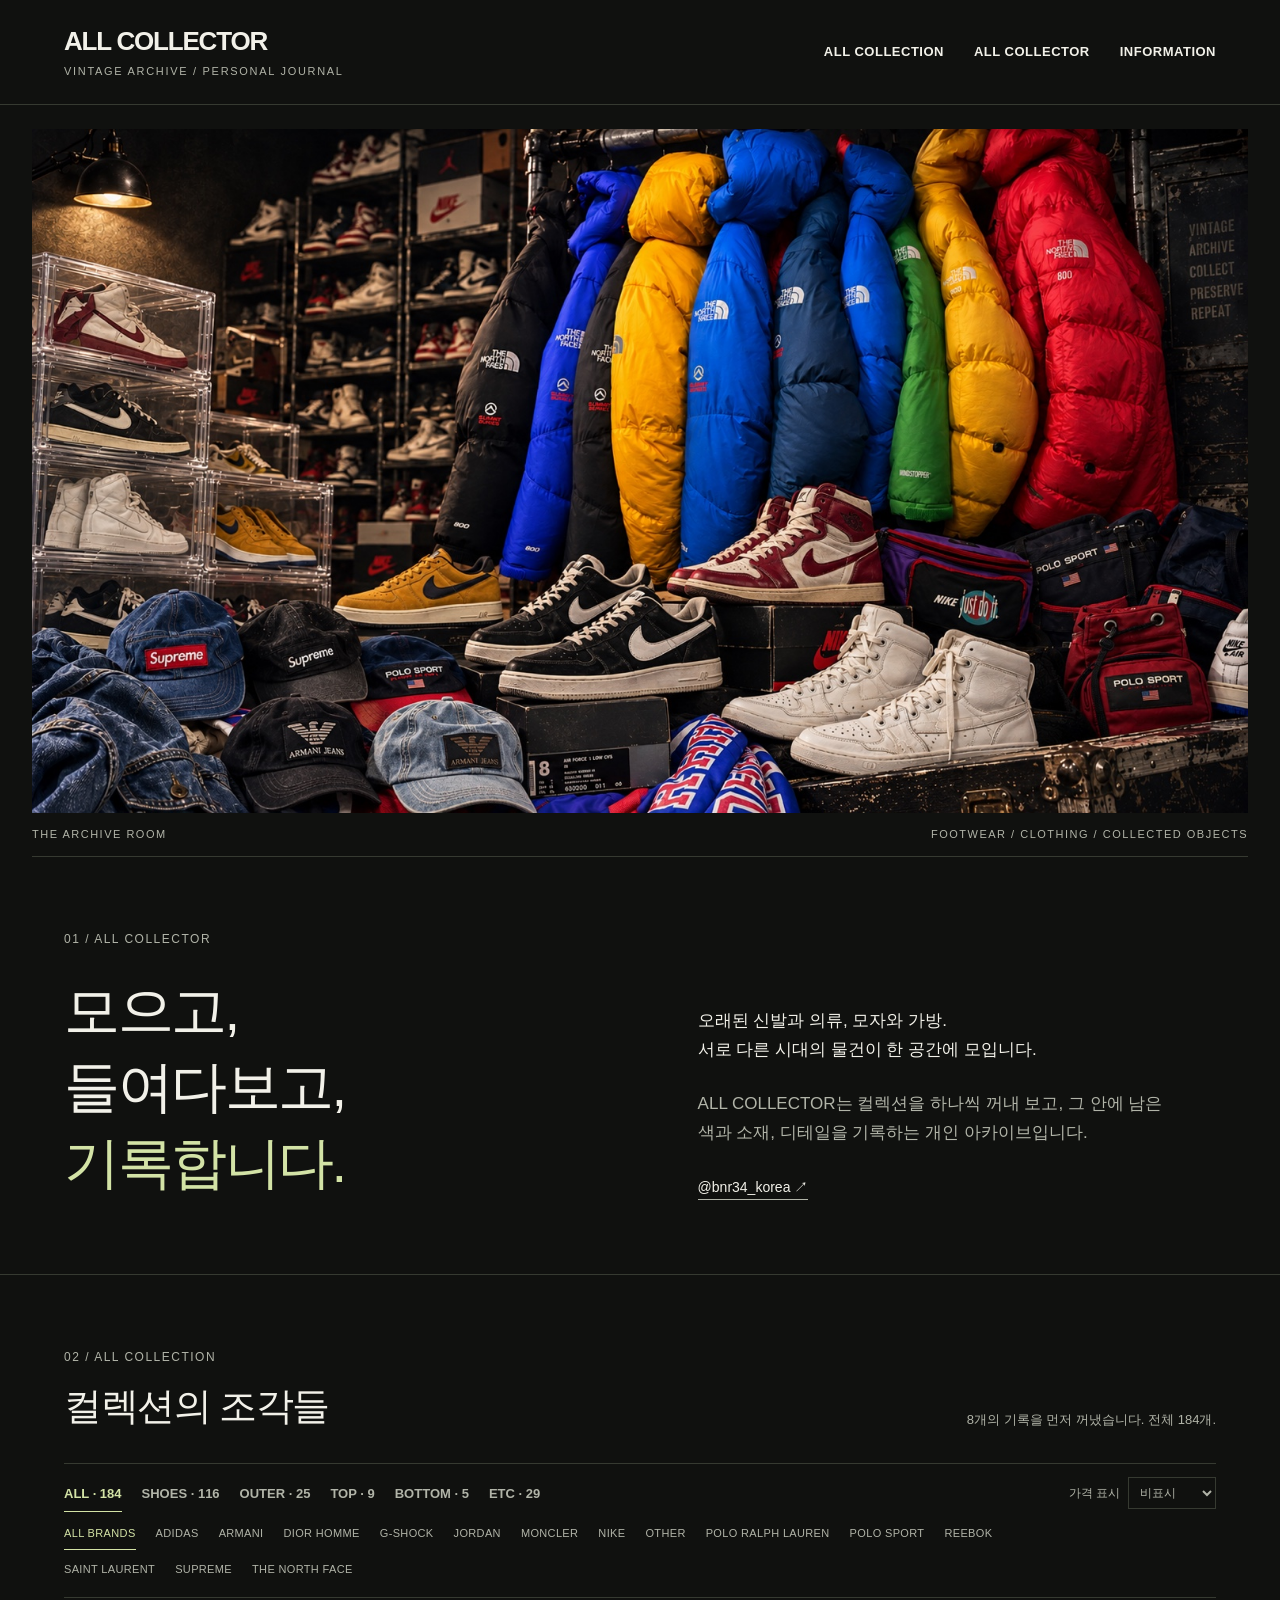
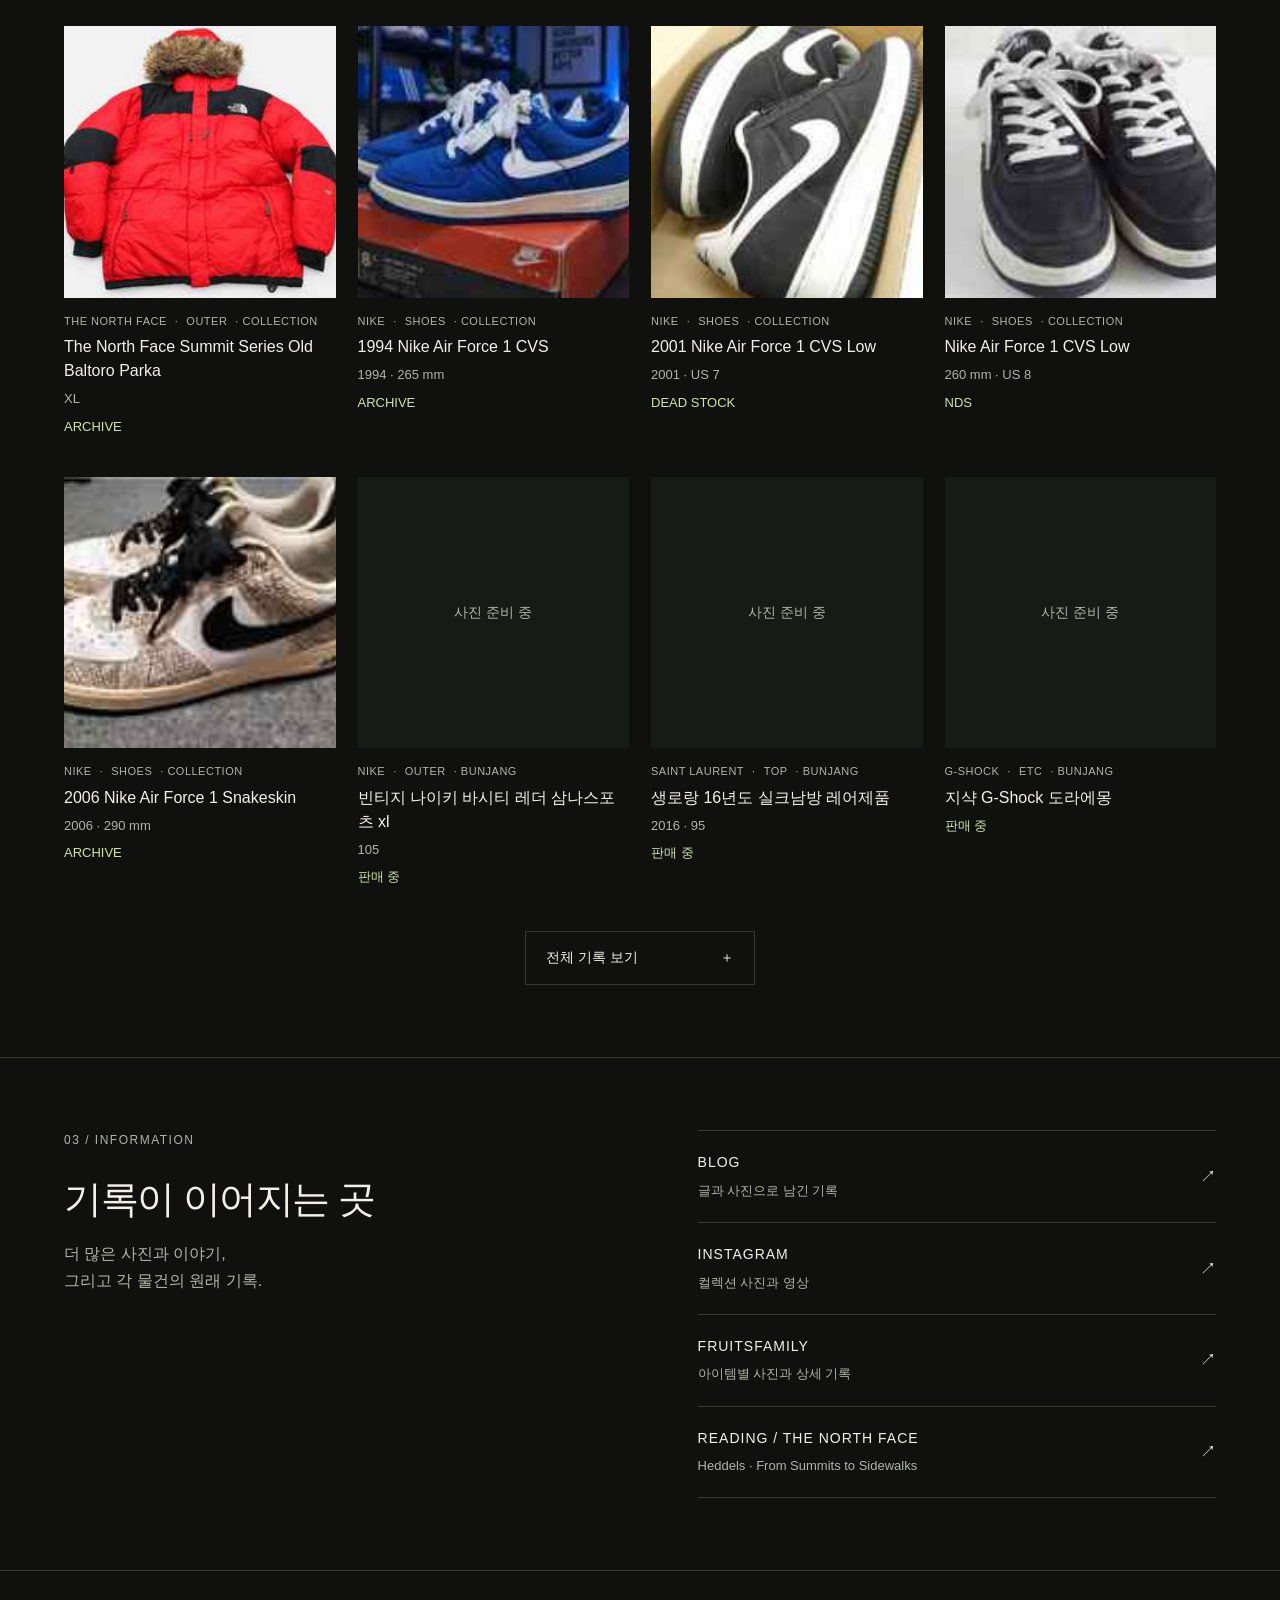
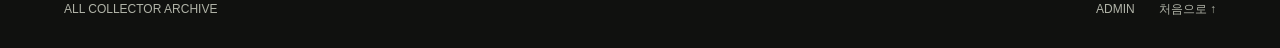
==== commit 940a661e: "Add mobile archive record manager" ====
--- a/index.html
+++ b/index.html
@@ -24,8 +24,8 @@
 <div class="intro-copy"><p>오래된 신발과 의류, 모자와 가방.<br>서로 다른 시대의 물건이 한 공간에 모입니다.</p><p>ALL COLLECTOR는 컬렉션을 하나씩 꺼내 보고, 그 안에 남은 색과 소재, 디테일을 기록하는 개인 아카이브입니다.</p><a class="text-link" href="https://www.instagram.com/bnr34_korea/" target="_blank" rel="noopener noreferrer">@bnr34_korea ↗</a></div>
 </section>
 <section class="section collection" id="collection">
-<div class="section-head"><div><p class="eyebrow">02 / ALL COLLECTION</p><h2>컬렉션의 조각들</h2></div><p class="section-note" id="collectionNote">분야별로 꺼내 보는 기록</p></div>
-<div class="collection-tools"><nav class="categories" aria-label="컬렉션 분류"><button type="button" data-category="all" aria-pressed="true">ALL</button><button type="button" data-category="shoes" aria-pressed="false">SHOES</button><button type="button" data-category="outer" aria-pressed="false">OUTER</button><button type="button" data-category="top" aria-pressed="false">TOP</button><button type="button" data-category="bottom" aria-pressed="false">BOTTOM</button><button type="button" data-category="etc" aria-pressed="false">ETC</button></nav><label class="price-control">가격 표시 <select id="priceMode"><option value="hidden">비표시</option><option value="sale">판매 중만</option><option value="all">항상</option></select></label></div>
+<div class="section-head"><div><p class="eyebrow">02 / ALL COLLECTION</p><h2>컬렉션의 조각들</h2></div><p class="section-note" id="collectionNote">분야와 브랜드별로 꺼내 보는 기록</p></div>
+<div class="collection-tools"><div class="filter-stack"><nav class="categories" aria-label="품목 분류"><button type="button" data-category="all" aria-pressed="true">ALL</button><button type="button" data-category="shoes" aria-pressed="false">SHOES</button><button type="button" data-category="outer" aria-pressed="false">OUTER</button><button type="button" data-category="top" aria-pressed="false">TOP</button><button type="button" data-category="bottom" aria-pressed="false">BOTTOM</button><button type="button" data-category="etc" aria-pressed="false">ETC</button></nav><nav class="brands" id="brandFilters" aria-label="브랜드 분류"></nav></div><label class="price-control">가격 표시 <select id="priceMode"><option value="hidden">비표시</option><option value="sale">판매 중만</option><option value="all">항상</option></select></label></div>
 <div class="grid" id="grid" aria-live="polite"><p class="empty">컬렉션을 불러오는 중입니다.</p></div>
 <button class="more" type="button" id="viewAll" hidden>전체 기록 보기 <span aria-hidden="true">＋</span></button>
 <noscript><p>컬렉션을 보려면 자바스크립트를 켜 주세요. 아래 원문 링크에서도 기록을 볼 수 있습니다.</p></noscript>
@@ -35,7 +35,7 @@
 <div class="link-list"><a href="https://m.blog.naver.com/bnr34_jeff" target="_blank" rel="noopener noreferrer"><span><strong>BLOG</strong><small>글과 사진으로 남긴 기록</small></span><span aria-hidden="true">↗</span></a><a href="https://www.instagram.com/bnr34_korea/" target="_blank" rel="noopener noreferrer"><span><strong>INSTAGRAM</strong><small>컬렉션 사진과 영상</small></span><span aria-hidden="true">↗</span></a><a href="https://fruitsfamily.com/seller/m91p/bnr34jeff" target="_blank" rel="noopener noreferrer"><span><strong>FRUITSFAMILY</strong><small>아이템별 사진과 상세 기록</small></span><span aria-hidden="true">↗</span></a><a href="https://www.heddels.com/2019/03/north-face-summits-sidewalks/" target="_blank" rel="noopener noreferrer"><span><strong>READING / THE NORTH FACE</strong><small>Heddels · From Summits to Sidewalks</small></span><span aria-hidden="true">↗</span></a></div>
 </section>
 </main>
-<footer><span>ALL COLLECTOR ARCHIVE</span><a href="#home">처음으로 ↑</a></footer>
+<footer><span>ALL COLLECTOR ARCHIVE</span><span class="footer-links"><a href="admin/">ADMIN</a><a href="#home">처음으로 ↑</a></span></footer>
 <dialog id="detail" aria-labelledby="detailTitle"><button class="close" type="button" aria-label="상세 기록 닫기">닫기 ×</button><div id="detailContent"></div></dialog>
 </body>
 </html>
--- a/assets/site.css
+++ b/assets/site.css
@@ -1 +1,114 @@
-:root{color-scheme:dark;--bg:#10110f;--panel:#181a16;--text:#f2f1e9;--muted:#b1b4a8;--line:#363a31;--accent:#d3e3a6}*{box-sizing:border-box}html{scroll-behavior:smooth;scroll-padding-top:105px}body{margin:0;background:var(--bg);color:var(--text);font:16px/1.7 Arial,"Apple SD Gothic Neo","Malgun Gothic",sans-serif}a{color:inherit;text-decoration:none}button,select{font:inherit}button,a,select{-webkit-tap-highlight-color:transparent}button{cursor:pointer}button:focus-visible,a:focus-visible,select:focus-visible{outline:2px solid var(--accent);outline-offset:5px}.skip{position:fixed;top:-100px;left:16px;z-index:10;background:var(--text);color:var(--bg);padding:12px}.skip:focus{top:12px}.masthead{display:flex;justify-content:space-between;align-items:center;gap:24px;padding:26px 5vw;border-bottom:1px solid var(--line)}.brand{font-size:26px;font-weight:800;letter-spacing:-1.2px;line-height:1.2}.brand span{display:block;font-size:11px;letter-spacing:1.7px;font-weight:400;margin-top:8px;color:var(--muted)}.masthead nav{display:flex;gap:30px;font-size:13px;font-weight:700;letter-spacing:.5px}.masthead nav a{padding:8px 0}.masthead nav a:hover{color:var(--accent)}main{max-width:1800px;margin:auto}.cover{padding:24px 2.5vw 0}.cover>img{display:block;width:100%;height:auto;aspect-ratio:16/9;object-fit:contain}.cover-line{display:flex;justify-content:space-between;gap:15px;padding:12px 0;color:var(--muted);font-size:11px;letter-spacing:1.5px;border-bottom:1px solid var(--line)}.section{padding:72px 5vw;border-bottom:1px solid var(--line)}.eyebrow{font-size:12px;letter-spacing:1.5px;color:var(--muted);margin:0 0 24px}.intro{display:grid;grid-template-columns:1fr 1fr;gap:9vw}.intro h1{font-size:clamp(36px,4.4vw,68px);font-weight:500;letter-spacing:-2.5px;line-height:1.35;margin:0}.intro h1 span{color:var(--accent)}.intro-copy{align-self:end;max-width:480px;font-size:17px}.intro-copy p{margin:0 0 25px}.intro-copy p+p{color:var(--muted)}.text-link{display:inline-block;border-bottom:1px solid var(--muted);font-size:14px}.section-head{display:flex;align-items:end;justify-content:space-between;gap:24px;margin-bottom:32px}.section-head .eyebrow{margin-bottom:14px}h2{font-size:clamp(26px,3vw,42px);font-weight:500;letter-spacing:-1.5px;line-height:1.3;margin:0}.section-note{color:var(--muted);font-size:13px;margin:0}.collection-tools{display:flex;justify-content:space-between;gap:20px;align-items:center;border-block:1px solid var(--line);padding:13px 0;margin-bottom:28px}.categories{display:flex;flex-wrap:wrap;gap:8px 22px}.categories button{padding:8px 0;background:none;border:0;color:var(--muted);font-size:14px}.categories button[aria-pressed=true]{color:var(--accent);box-shadow:0 1px var(--accent)}.price-control{display:flex;gap:8px;align-items:center;font-size:12px;color:var(--muted);white-space:nowrap}.price-control select{background:var(--bg);color:var(--muted);padding:7px;border:1px solid var(--line);font-size:12px}.grid{display:grid;grid-template-columns:repeat(4,minmax(0,1fr));gap:34px 22px}.card{min-width:0}.visual{border:0;padding:0;background:var(--panel);display:block;width:100%;aspect-ratio:1;color:var(--muted);overflow:hidden;text-align:left}.visual img{display:block;width:100%;height:100%;object-fit:cover;transition:transform .25s}.visual:hover img{transform:scale(1.025)}.missing-photo{height:100%;display:flex;align-items:center;justify-content:center;font-size:14px}.card-meta{display:flex;gap:8px;flex-wrap:wrap;font-size:11px;letter-spacing:.5px;color:var(--muted);margin-top:14px}.card h3{font-size:16px;line-height:1.5;font-weight:500;margin:5px 0}.title-button{text-align:left;border:0;padding:0;background:none;color:inherit;font-size:inherit;line-height:inherit}.item-meta,.price{font-size:13px;color:var(--muted);margin:5px 0}.price{color:var(--text)}.status{color:var(--accent)}.more{display:flex;justify-content:space-between;align-items:center;gap:30px;background:none;border:1px solid var(--line);padding:14px 20px;margin:38px auto 0;color:var(--text);min-width:230px;font-size:14px}[hidden]{display:none!important}.empty{grid-column:1/-1;padding:40px 0;color:var(--muted)}.information{display:grid;grid-template-columns:1fr 1fr;gap:9vw}.info-copy{color:var(--muted);font-size:16px}.link-list>a{display:flex;justify-content:space-between;align-items:center;padding:20px 0;border-bottom:1px solid var(--line);gap:20px}.link-list>a:first-child{border-top:1px solid var(--line)}.link-list strong{display:block;font-size:14px;font-weight:500;letter-spacing:1px}.link-list small{display:block;font-size:13px;color:var(--muted);margin-top:5px}.link-list a:hover strong{color:var(--accent)}footer{display:flex;justify-content:space-between;gap:20px;padding:28px 5vw;font-size:12px;color:var(--muted)}dialog{background:var(--bg);color:var(--text);border:1px solid var(--line);width:min(850px,94vw);max-height:90vh;padding:24px}dialog::backdrop{background:#000c}.close{display:block;margin:0 0 18px auto;background:none;color:var(--text);border:1px solid var(--line);padding:8px 14px;font-size:14px}.detail-image{display:block;max-height:55vh;width:100%;object-fit:contain;background:var(--panel)}dialog h2{font-size:26px;margin:20px 0 10px}dialog p{white-space:pre-line}.detail-source{display:inline-block;border-bottom:1px solid var(--accent);color:var(--accent);margin:16px 0}body:has(dialog[open]){overflow:hidden}@media(min-width:1600px){.cover{padding-inline:5vw}}@media(max-width:1000px){.masthead{align-items:start}.masthead nav{gap:16px;font-size:12px}.brand{font-size:22px}.grid{grid-template-columns:repeat(3,minmax(0,1fr))}.collection-tools{align-items:start;flex-direction:column;gap:10px}.intro,.information{gap:6vw}}@media(max-width:680px){html{scroll-padding-top:15px}.masthead{display:block;padding:22px 20px 16px}.brand{font-size:24px}.brand span{font-size:10px;letter-spacing:1.4px}.masthead nav{margin-top:20px;gap:20px;flex-wrap:wrap;font-size:12px}.cover{padding:0}.cover-line{margin:0 20px;font-size:10px;letter-spacing:.8px}.cover-line span:last-child{display:none}.section{padding:42px 20px}.intro,.information{grid-template-columns:1fr;gap:28px}.intro h1{font-size:36px;letter-spacing:-1.5px}.intro-copy{font-size:16px}.intro-copy p{margin-bottom:18px}.eyebrow{margin-bottom:18px}.section-head{display:block;margin-bottom:24px}.section-note{margin-top:12px}.categories{gap:6px 18px}.grid{grid-template-columns:repeat(2,minmax(0,1fr));gap:26px 14px}.card h3{font-size:14px}.card-meta{font-size:10px}.item-meta{font-size:12px}.information h2{font-size:28px}footer{padding:24px 20px;font-size:11px}dialog{padding:16px}.detail-image{max-height:45vh}}@media(prefers-reduced-motion:reduce){html{scroll-behavior:auto}*{transition:none!important}}
+:root{color-scheme:dark;--bg:#10110f;--panel:#181a16;--text:#f2f1e9;--muted:#b1b4a8;--line:#363a31;--accent:#d3e3a6}
+*{box-sizing:border-box}
+html{scroll-behavior:smooth;scroll-padding-top:105px}
+body{margin:0;background:var(--bg);color:var(--text);font:16px/1.7 Arial,"Apple SD Gothic Neo","Malgun Gothic",sans-serif}
+a{color:inherit;text-decoration:none}
+button,select{font:inherit}
+button,a,select{-webkit-tap-highlight-color:transparent}
+button{cursor:pointer}
+button:focus-visible,a:focus-visible,select:focus-visible{outline:2px solid var(--accent);outline-offset:5px}
+.skip{position:fixed;top:-100px;left:16px;z-index:10;background:var(--text);color:var(--bg);padding:12px}
+.skip:focus{top:12px}
+.masthead{display:flex;justify-content:space-between;align-items:center;gap:24px;padding:26px 5vw;border-bottom:1px solid var(--line)}
+.brand{font-size:26px;font-weight:800;letter-spacing:-1.2px;line-height:1.2}
+.brand span{display:block;font-size:11px;letter-spacing:1.7px;font-weight:400;margin-top:8px;color:var(--muted)}
+.masthead nav{display:flex;gap:30px;font-size:13px;font-weight:700;letter-spacing:.5px}
+.masthead nav a{padding:8px 0}
+.masthead nav a:hover{color:var(--accent)}
+main{max-width:1800px;margin:auto}
+.cover{padding:24px 2.5vw 0}
+.cover>img{display:block;width:100%;height:auto;aspect-ratio:16/9;object-fit:contain}
+.cover-line{display:flex;justify-content:space-between;gap:15px;padding:12px 0;color:var(--muted);font-size:11px;letter-spacing:1.5px;border-bottom:1px solid var(--line)}
+.section{padding:72px 5vw;border-bottom:1px solid var(--line)}
+.eyebrow{font-size:12px;letter-spacing:1.5px;color:var(--muted);margin:0 0 24px}
+.intro{display:grid;grid-template-columns:1fr 1fr;gap:9vw}
+.intro h1{font-size:clamp(36px,4.4vw,68px);font-weight:500;letter-spacing:-2.5px;line-height:1.35;margin:0}
+.intro h1 span{color:var(--accent)}
+.intro-copy{align-self:end;max-width:480px;font-size:17px}
+.intro-copy p{margin:0 0 25px}
+.intro-copy p+p{color:var(--muted)}
+.text-link{display:inline-block;border-bottom:1px solid var(--muted);font-size:14px}
+.section-head{display:flex;align-items:end;justify-content:space-between;gap:24px;margin-bottom:32px}
+.section-head .eyebrow{margin-bottom:14px}
+h2{font-size:clamp(26px,3vw,42px);font-weight:500;letter-spacing:-1.5px;line-height:1.3;margin:0}
+.section-note{color:var(--muted);font-size:13px;margin:0}
+.collection-tools{display:flex;justify-content:space-between;gap:20px;align-items:flex-start;border-block:1px solid var(--line);padding:13px 0;margin-bottom:28px}
+.filter-stack{display:grid;gap:7px;min-width:0}
+.categories,.brands{display:flex;flex-wrap:wrap;gap:5px 20px}
+.categories button,.brands button{padding:6px 0;background:none;border:0;color:var(--muted);font-size:13px}
+.categories button{font-weight:700}
+.brands button{font-size:11px;letter-spacing:.35px}
+.categories button[aria-pressed=true],.brands button[aria-pressed=true]{color:var(--accent);box-shadow:0 1px var(--accent)}
+.price-control{display:flex;gap:8px;align-items:center;font-size:12px;color:var(--muted);white-space:nowrap}
+.price-control select{background:var(--bg);color:var(--muted);padding:7px;border:1px solid var(--line);font-size:12px}
+.grid{display:grid;grid-template-columns:repeat(4,minmax(0,1fr));gap:34px 22px}
+.card{min-width:0}
+.visual{border:0;padding:0;background:var(--panel);display:block;width:100%;aspect-ratio:1;color:var(--muted);overflow:hidden;text-align:left}
+.visual img{display:block;width:100%;height:100%;object-fit:cover;transition:transform .25s}
+.visual:hover img{transform:scale(1.025)}
+.missing-photo{height:100%;display:flex;align-items:center;justify-content:center;font-size:14px}
+.card-meta{display:flex;gap:8px;flex-wrap:wrap;font-size:11px;letter-spacing:.5px;color:var(--muted);margin-top:14px}
+.card h3{font-size:16px;line-height:1.5;font-weight:500;margin:5px 0}
+.title-button{text-align:left;border:0;padding:0;background:none;color:inherit;font-size:inherit;line-height:inherit}
+.item-meta,.price{font-size:13px;color:var(--muted);margin:5px 0}
+.price{color:var(--text)}
+.status{color:var(--accent)}
+.more{display:flex;justify-content:space-between;align-items:center;gap:30px;background:none;border:1px solid var(--line);padding:14px 20px;margin:38px auto 0;color:var(--text);min-width:230px;font-size:14px}
+[hidden]{display:none!important}
+.empty{grid-column:1/-1;padding:40px 0;color:var(--muted)}
+.information{display:grid;grid-template-columns:1fr 1fr;gap:9vw}
+.info-copy{color:var(--muted);font-size:16px}
+.link-list>a{display:flex;justify-content:space-between;align-items:center;padding:20px 0;border-bottom:1px solid var(--line);gap:20px}
+.link-list>a:first-child{border-top:1px solid var(--line)}
+.link-list strong{display:block;font-size:14px;font-weight:500;letter-spacing:1px}
+.link-list small{display:block;font-size:13px;color:var(--muted);margin-top:5px}
+.link-list a:hover strong{color:var(--accent)}
+footer{display:flex;justify-content:space-between;gap:20px;padding:28px 5vw;font-size:12px;color:var(--muted)}
+dialog{background:var(--bg);color:var(--text);border:1px solid var(--line);width:min(850px,94vw);max-height:90vh;padding:24px}
+dialog::backdrop{background:#000c}
+.close{display:block;margin:0 0 18px auto;background:none;color:var(--text);border:1px solid var(--line);padding:8px 14px;font-size:14px}
+.detail-image{display:block;max-height:55vh;width:100%;object-fit:contain;background:var(--panel)}
+dialog h2{font-size:26px;margin:20px 0 10px}
+dialog p{white-space:pre-line}
+.detail-source{display:inline-block;border-bottom:1px solid var(--accent);color:var(--accent);margin:16px 0}
+body:has(dialog[open]){overflow:hidden}
+@media(min-width:1600px){.cover{padding-inline:5vw}
+}
+@media(max-width:1000px){.masthead{align-items:start}
+.masthead nav{gap:16px;font-size:12px}
+.brand{font-size:22px}
+.grid{grid-template-columns:repeat(3,minmax(0,1fr))}
+.collection-tools{align-items:start;flex-direction:column;gap:10px}
+.intro,.information{gap:6vw}
+}
+@media(max-width:680px){html{scroll-padding-top:15px}
+.masthead{display:block;padding:22px 20px 16px}
+.brand{font-size:24px}
+.brand span{font-size:10px;letter-spacing:1.4px}
+.masthead nav{margin-top:20px;gap:20px;flex-wrap:wrap;font-size:12px}
+.cover{padding:0}
+.cover-line{margin:0 20px;font-size:10px;letter-spacing:.8px}
+.cover-line span:last-child{display:none}
+.section{padding:42px 20px}
+.intro,.information{grid-template-columns:1fr;gap:28px}
+.intro h1{font-size:36px;letter-spacing:-1.5px}
+.intro-copy{font-size:16px}
+.intro-copy p{margin-bottom:18px}
+.eyebrow{margin-bottom:18px}
+.section-head{display:block;margin-bottom:24px}
+.section-note{margin-top:12px}
+.categories,.brands{gap:4px 16px}
+.grid{grid-template-columns:repeat(2,minmax(0,1fr));gap:26px 14px}
+.card h3{font-size:14px}
+.card-meta{font-size:10px}
+.item-meta{font-size:12px}
+.information h2{font-size:28px}
+footer{padding:24px 20px;font-size:11px}
+dialog{padding:16px}
+.detail-image{max-height:45vh}
+}
+@media(prefers-reduced-motion:reduce){html{scroll-behavior:auto}
+*{transition:none!important}
+}
+.footer-links{display:flex;gap:24px}
+.footer-links a:hover{color:var(--accent)}
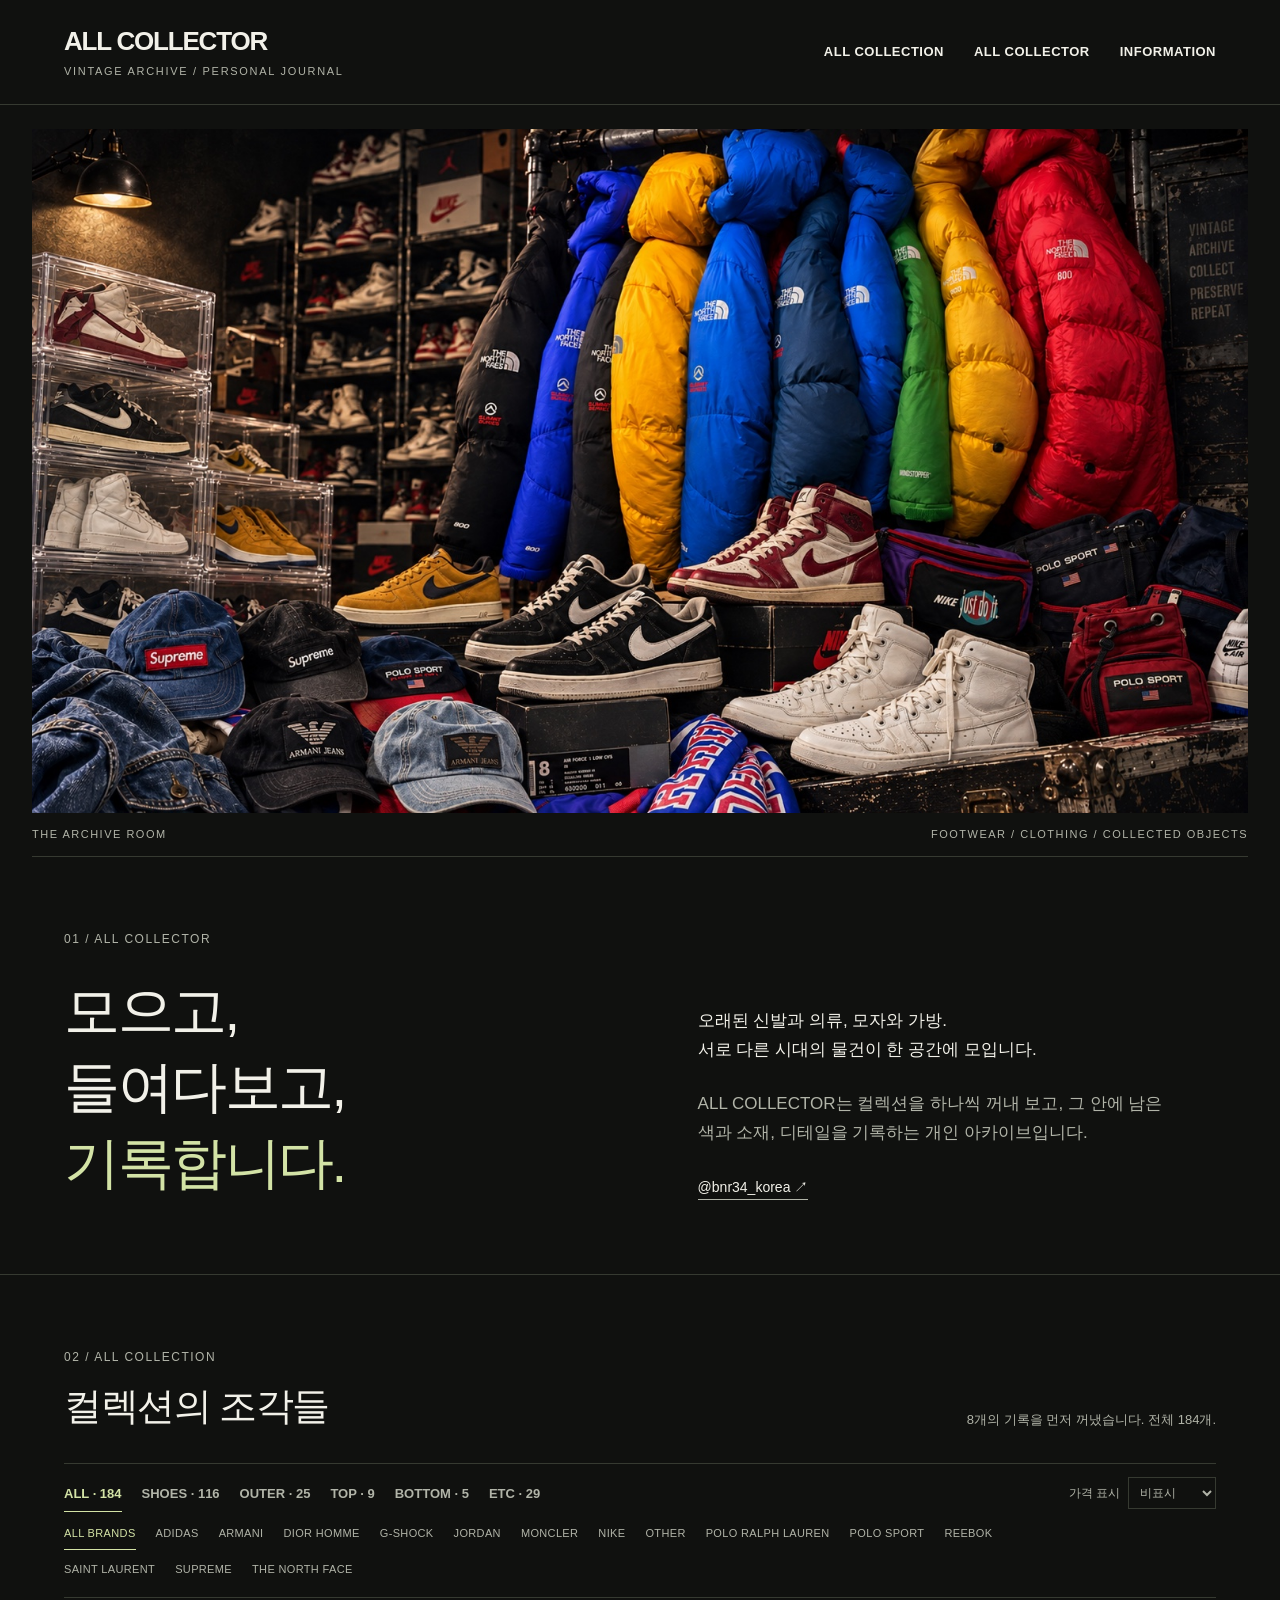
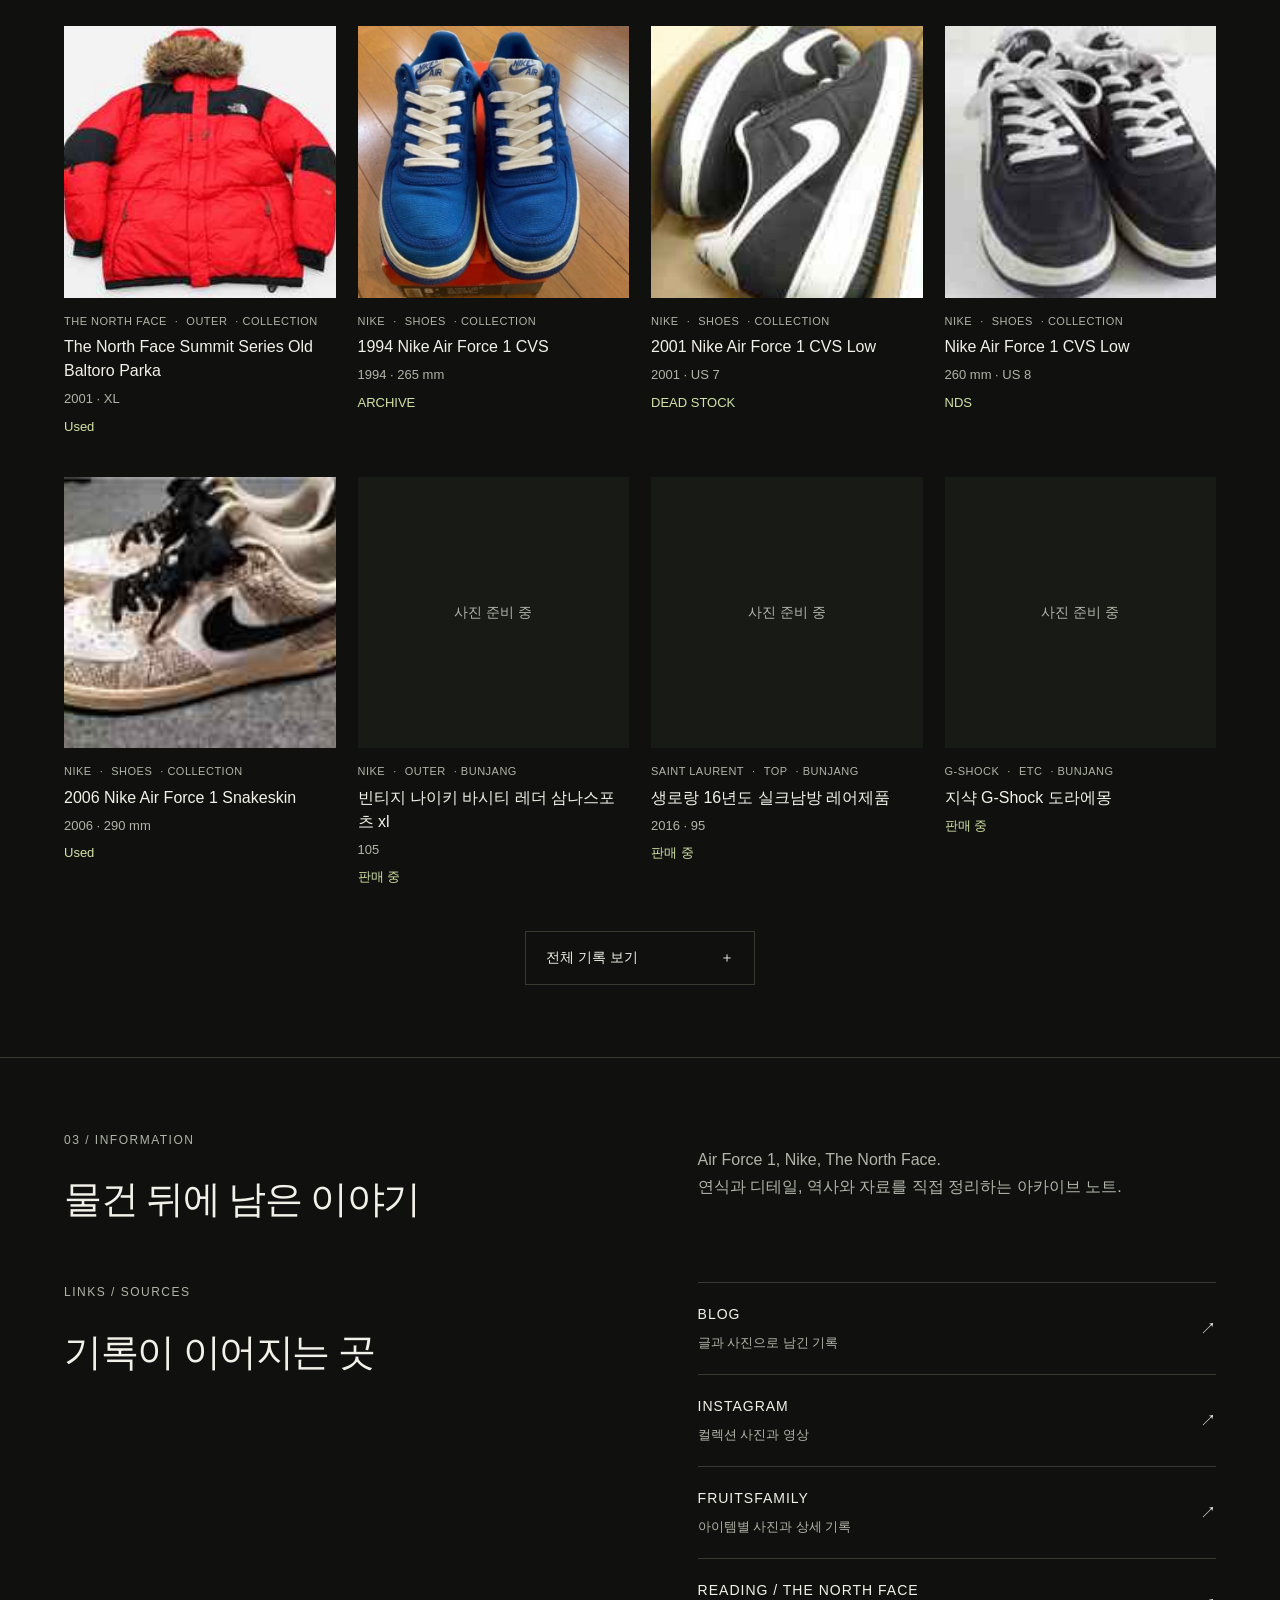
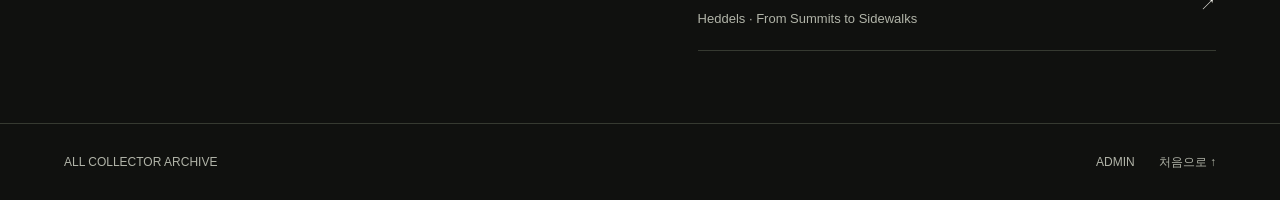
==== commit 34a6fccb: "Make INFORMATION an editable article section" ====
--- a/index.html
+++ b/index.html
@@ -6,7 +6,9 @@
 <meta name="description" content="ALL COLLECTOR. 빈티지 신발과 의류, 모자와 가방을 모으고 기록하는 개인 아카이브.">
 <title>ALL COLLECTOR ARCHIVE</title>
 <link rel="stylesheet" href="assets/site.css">
+<link rel="stylesheet" href="assets/information.css">
 <script src="assets/site.js" defer></script>
+<script src="assets/information.js" defer></script>
 </head>
 <body>
 <a class="skip" href="#collection">컬렉션으로 바로가기</a>
@@ -31,11 +33,13 @@
 <noscript><p>컬렉션을 보려면 자바스크립트를 켜 주세요. 아래 원문 링크에서도 기록을 볼 수 있습니다.</p></noscript>
 </section>
 <section class="section information" id="information">
-<div><p class="eyebrow">03 / INFORMATION</p><h2>기록이 이어지는 곳</h2><p class="info-copy">더 많은 사진과 이야기,<br>그리고 각 물건의 원래 기록.</p></div>
-<div class="link-list"><a href="https://m.blog.naver.com/bnr34_jeff" target="_blank" rel="noopener noreferrer"><span><strong>BLOG</strong><small>글과 사진으로 남긴 기록</small></span><span aria-hidden="true">↗</span></a><a href="https://www.instagram.com/bnr34_korea/" target="_blank" rel="noopener noreferrer"><span><strong>INSTAGRAM</strong><small>컬렉션 사진과 영상</small></span><span aria-hidden="true">↗</span></a><a href="https://fruitsfamily.com/seller/m91p/bnr34jeff" target="_blank" rel="noopener noreferrer"><span><strong>FRUITSFAMILY</strong><small>아이템별 사진과 상세 기록</small></span><span aria-hidden="true">↗</span></a><a href="https://www.heddels.com/2019/03/north-face-summits-sidewalks/" target="_blank" rel="noopener noreferrer"><span><strong>READING / THE NORTH FACE</strong><small>Heddels · From Summits to Sidewalks</small></span><span aria-hidden="true">↗</span></a></div>
+<div class="information-head"><div><p class="eyebrow">03 / INFORMATION</p><h2>물건 뒤에 남은 이야기</h2></div><p class="info-copy">Air Force 1, Nike, The North Face.<br>연식과 디테일, 역사와 자료를 직접 정리하는 아카이브 노트.</p></div>
+<div id="informationStories" class="information-stories" aria-live="polite" hidden></div>
+<div class="information-links"><div><p class="eyebrow">LINKS / SOURCES</p><h2>기록이 이어지는 곳</h2></div><div class="link-list"><a href="https://m.blog.naver.com/bnr34_jeff" target="_blank" rel="noopener noreferrer"><span><strong>BLOG</strong><small>글과 사진으로 남긴 기록</small></span><span aria-hidden="true">↗</span></a><a href="https://www.instagram.com/bnr34_korea/" target="_blank" rel="noopener noreferrer"><span><strong>INSTAGRAM</strong><small>컬렉션 사진과 영상</small></span><span aria-hidden="true">↗</span></a><a href="https://fruitsfamily.com/seller/m91p/bnr34jeff" target="_blank" rel="noopener noreferrer"><span><strong>FRUITSFAMILY</strong><small>아이템별 사진과 상세 기록</small></span><span aria-hidden="true">↗</span></a><a href="https://www.heddels.com/2019/03/north-face-summits-sidewalks/" target="_blank" rel="noopener noreferrer"><span><strong>READING / THE NORTH FACE</strong><small>Heddels · From Summits to Sidewalks</small></span><span aria-hidden="true">↗</span></a></div></div>
 </section>
 </main>
 <footer><span>ALL COLLECTOR ARCHIVE</span><span class="footer-links"><a href="admin/">ADMIN</a><a href="#home">처음으로 ↑</a></span></footer>
 <dialog id="detail" aria-labelledby="detailTitle"><button class="close" type="button" aria-label="상세 기록 닫기">닫기 ×</button><div id="detailContent"></div></dialog>
+<dialog id="infoDetail" aria-labelledby="infoDetailTitle"><button class="close" type="button" aria-label="INFORMATION 글 닫기">닫기 ×</button><div id="infoDetailContent"></div></dialog>
 </body>
 </html>
--- a/assets/site.css
+++ b/assets/site.css
@@ -67,6 +67,8 @@
 dialog{background:var(--bg);color:var(--text);border:1px solid var(--line);width:min(850px,94vw);max-height:90vh;padding:24px}
 dialog::backdrop{background:#000c}
 .close{display:block;margin:0 0 18px auto;background:none;color:var(--text);border:1px solid var(--line);padding:8px 14px;font-size:14px}
+.detail-gallery{display:grid;grid-template-columns:repeat(2,minmax(0,1fr));gap:10px}
+.detail-gallery .detail-image:first-child{grid-column:1/-1}
 .detail-image{display:block;max-height:55vh;width:100%;object-fit:contain;background:var(--panel)}
 dialog h2{font-size:26px;margin:20px 0 10px}
 dialog p{white-space:pre-line}
@@ -105,6 +107,8 @@
 .information h2{font-size:28px}
 footer{padding:24px 20px;font-size:11px}
 dialog{padding:16px}
+.detail-gallery{grid-template-columns:1fr}
+.detail-gallery .detail-image:first-child{grid-column:auto}
 .detail-image{max-height:45vh}
 }
 @media(prefers-reduced-motion:reduce){html{scroll-behavior:auto}
--- a/assets/information.css
+++ b/assets/information.css
@@ -0,0 +1,26 @@
+.information{display:block}
+.information-head{display:grid;grid-template-columns:1fr 1fr;gap:9vw;margin-bottom:42px}
+.information-stories{display:grid;grid-template-columns:repeat(12,minmax(0,1fr));gap:22px;border-top:1px solid var(--line);padding-top:28px}
+.info-story{grid-column:span 4;min-width:0;border-bottom:1px solid var(--line);padding-bottom:24px}
+.info-story.feature{grid-column:span 8}
+.info-story.compact{grid-column:span 3}
+.info-story-button{display:block;width:100%;padding:0;border:0;background:none;color:inherit;text-align:left}
+.info-story-image{display:block;width:100%;aspect-ratio:16/10;object-fit:cover;background:var(--panel);margin-bottom:14px}
+.info-story.feature .info-story-image{aspect-ratio:16/8}
+.info-story-meta{display:flex;gap:8px;flex-wrap:wrap;color:var(--muted);font-size:11px;letter-spacing:.8px;margin:0 0 8px}
+.info-story h3{font-size:clamp(18px,2vw,28px);font-weight:500;line-height:1.35;letter-spacing:-.5px;margin:0 0 8px}
+.info-story p{color:var(--muted);font-size:14px;line-height:1.65;margin:0}
+.info-story-button:hover h3{color:var(--accent)}
+.information-links{margin-top:58px;display:grid;grid-template-columns:1fr 1fr;gap:9vw}
+.information-links .eyebrow{margin-top:0}
+.info-article-head{margin:8px 0 24px}
+.info-article-head .card-meta{margin-top:0}
+.info-article-subtitle{color:var(--muted);font-size:16px}
+.info-body{font-size:15px;line-height:1.85}
+.info-body h3{font-size:21px;font-weight:500;margin:30px 0 10px}
+.info-body p{white-space:pre-line;margin:0 0 18px}
+.info-body blockquote{margin:24px 0;padding:12px 18px;border-left:2px solid var(--accent);color:var(--muted)}
+.info-body ul{padding-left:22px;margin:0 0 20px}
+.info-body li{margin:7px 0}
+@media(max-width:1000px){.information-head,.information-links{gap:6vw}.info-story{grid-column:span 6}.info-story.feature{grid-column:span 12}.info-story.compact{grid-column:span 4}}
+@media(max-width:680px){.information-head,.information-links{grid-template-columns:1fr;gap:28px}.information-stories{grid-template-columns:1fr;gap:28px}.info-story,.info-story.feature,.info-story.compact{grid-column:auto}.info-story-image,.info-story.feature .info-story-image{aspect-ratio:16/10}.information-links{margin-top:42px}}
